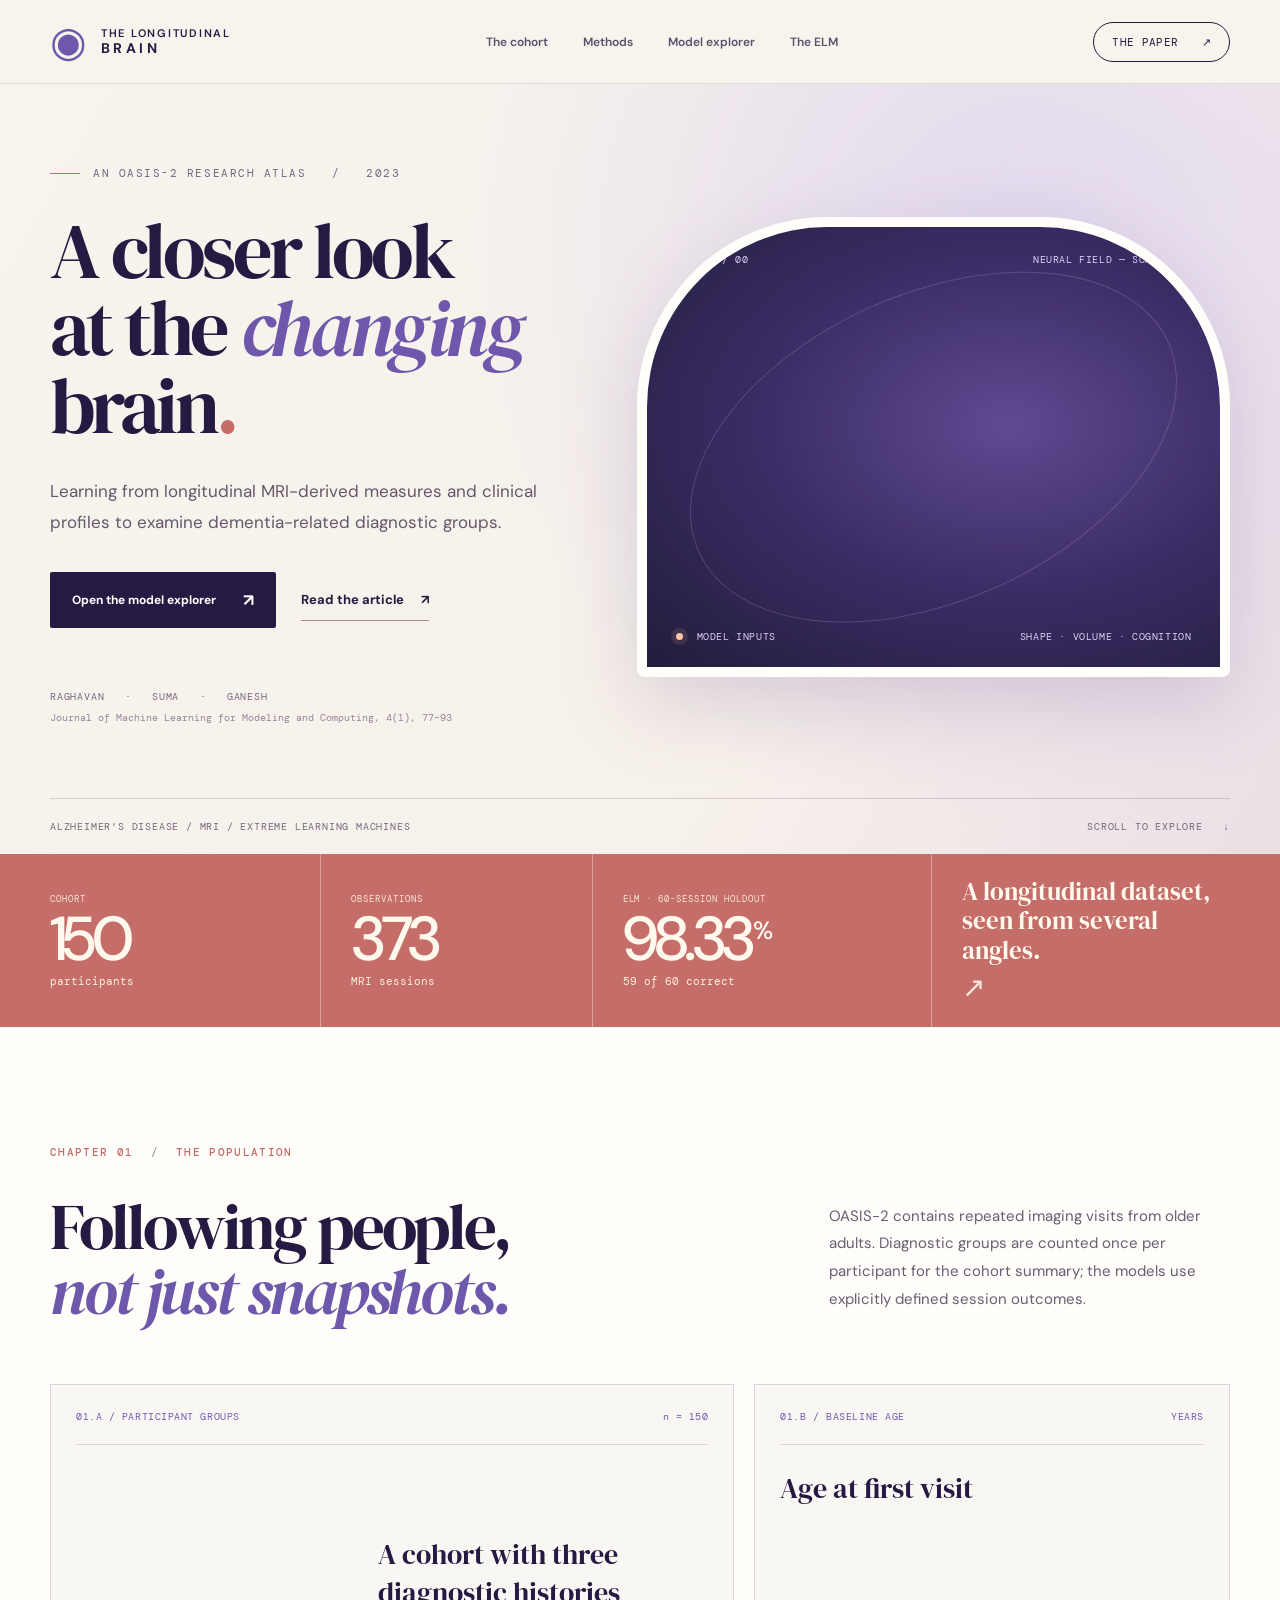
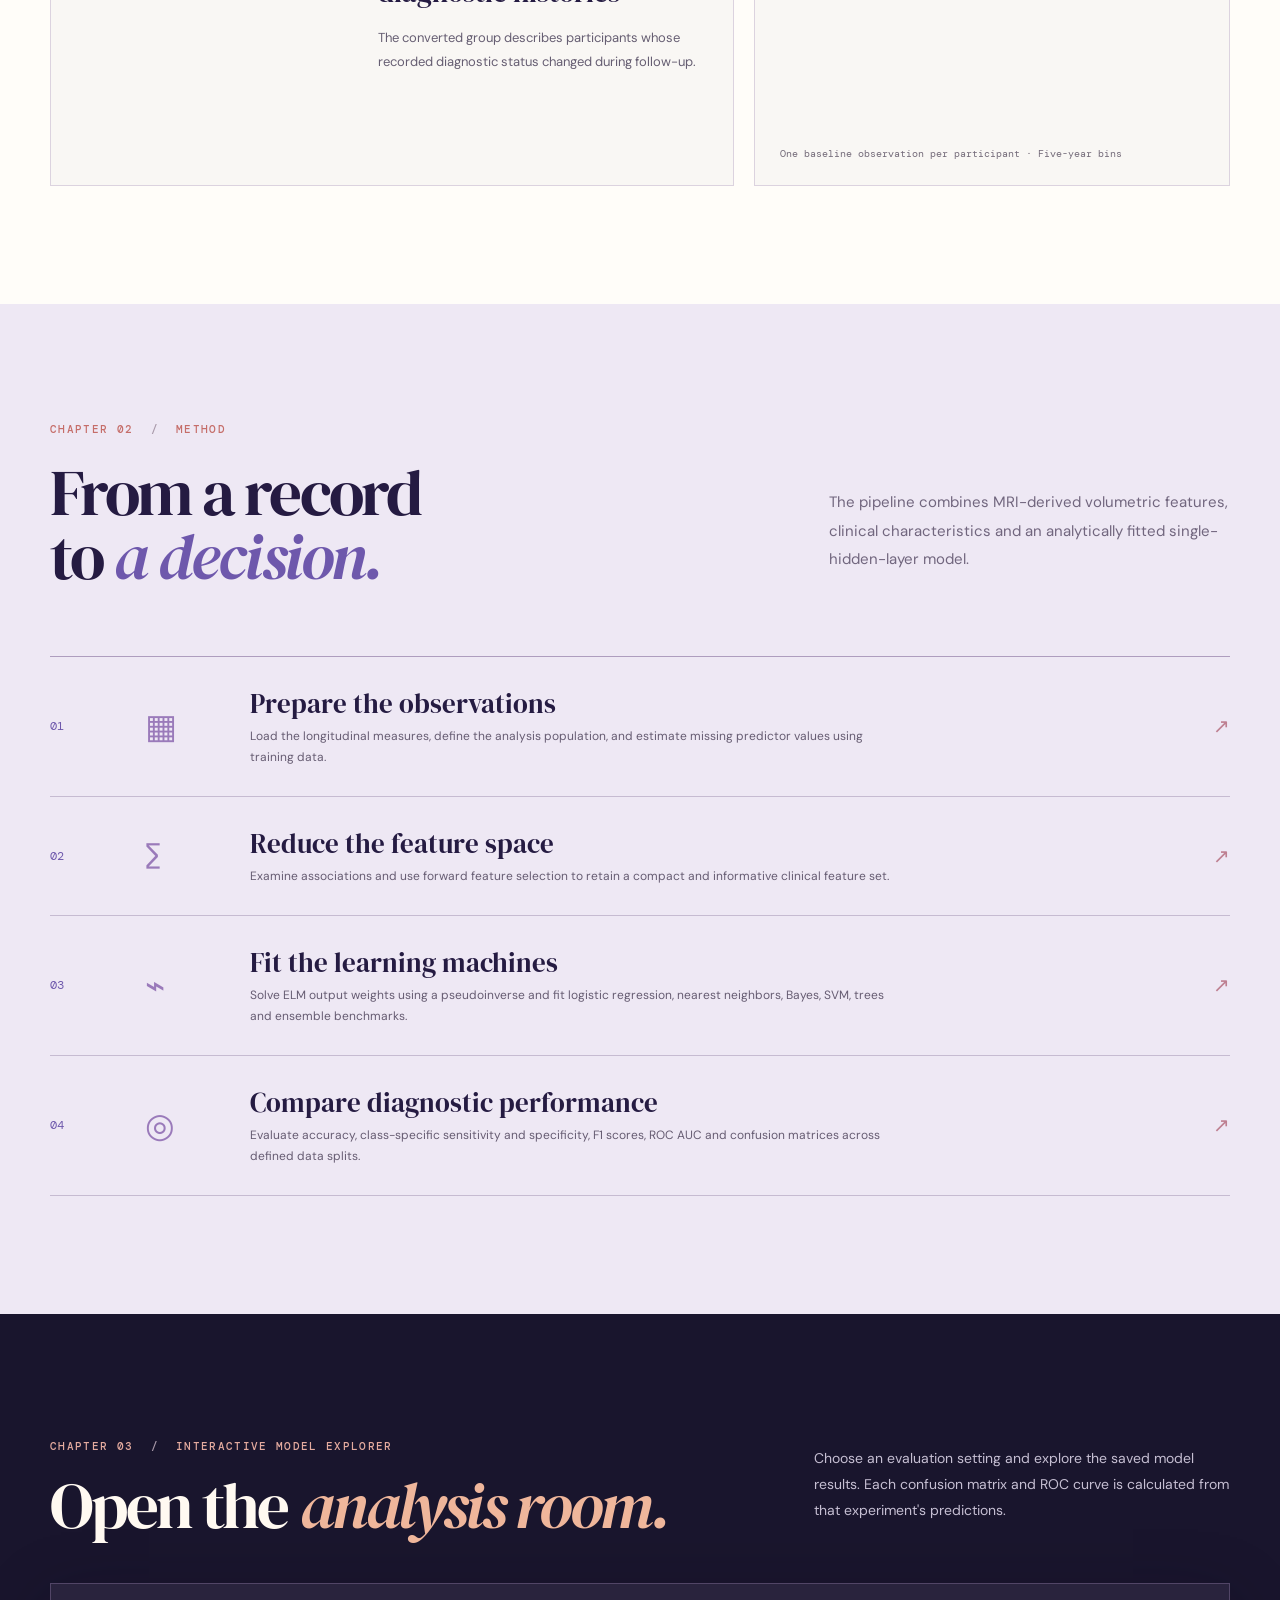
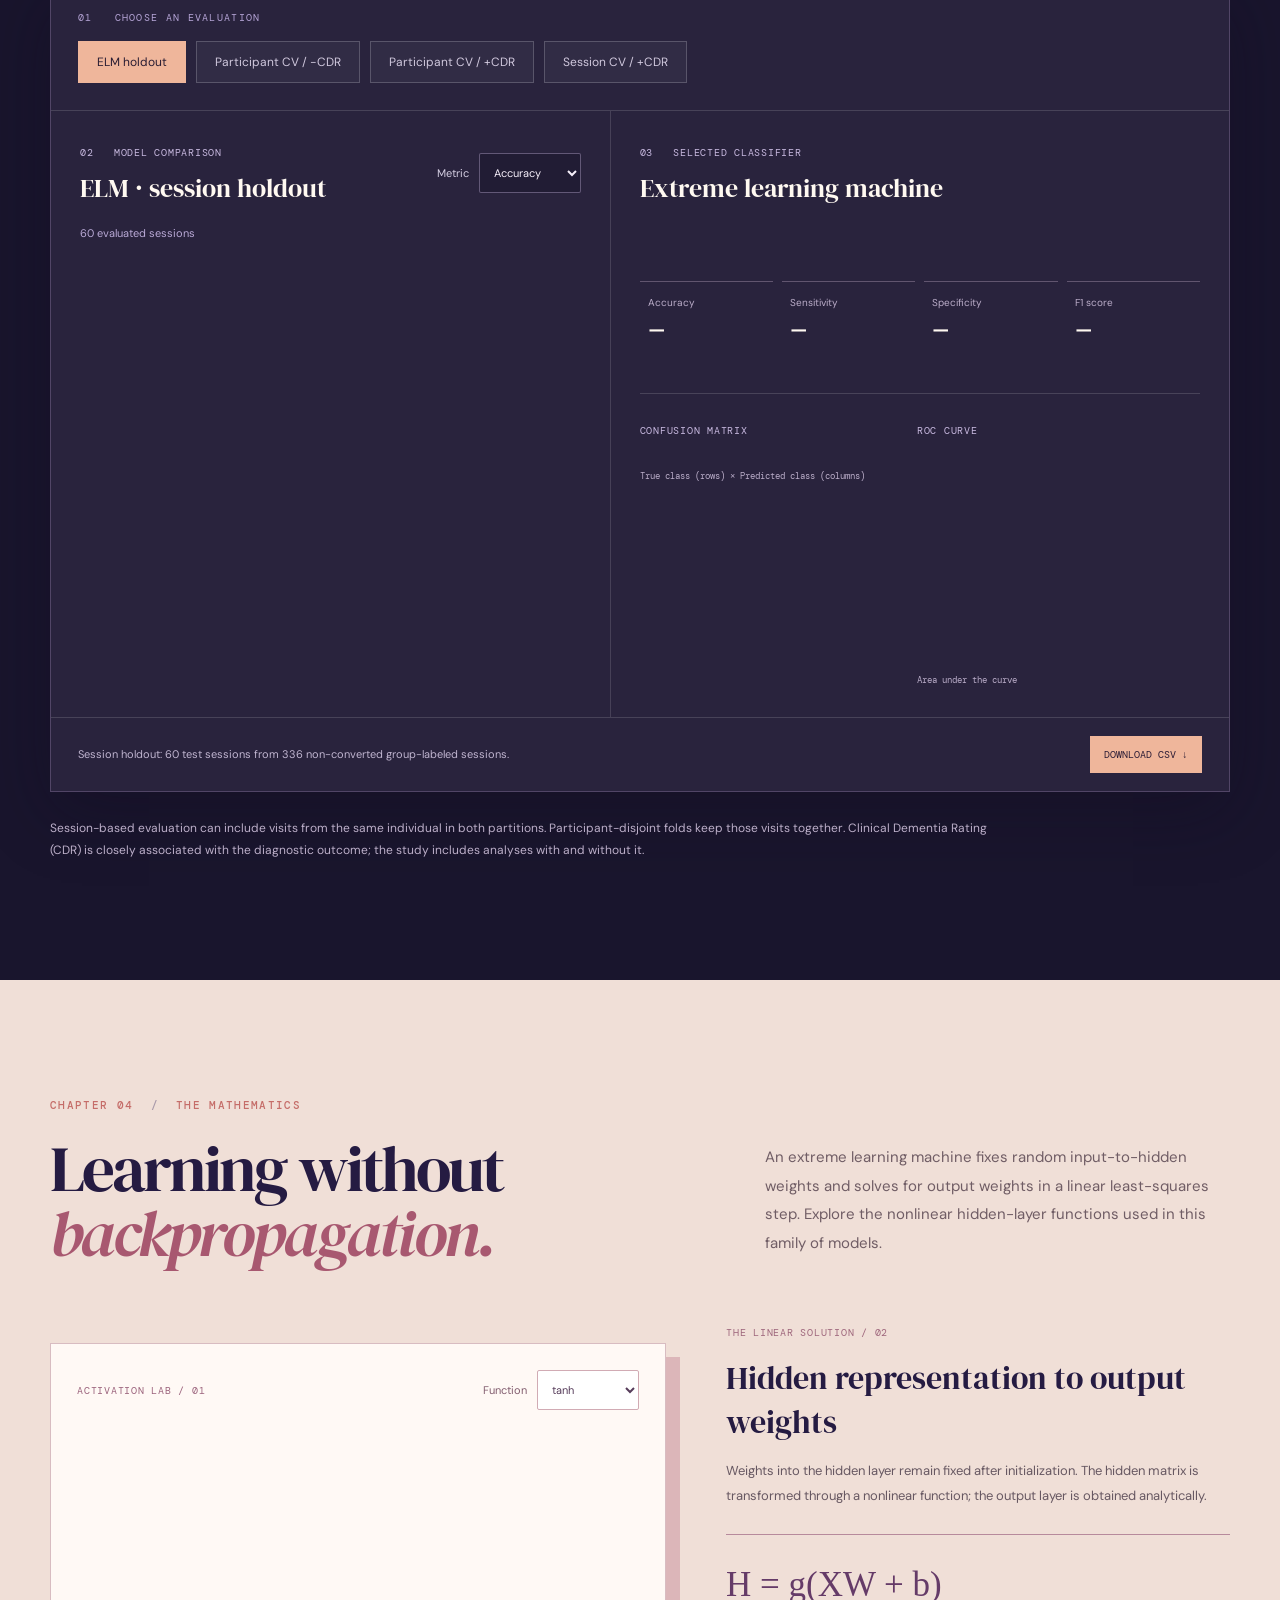
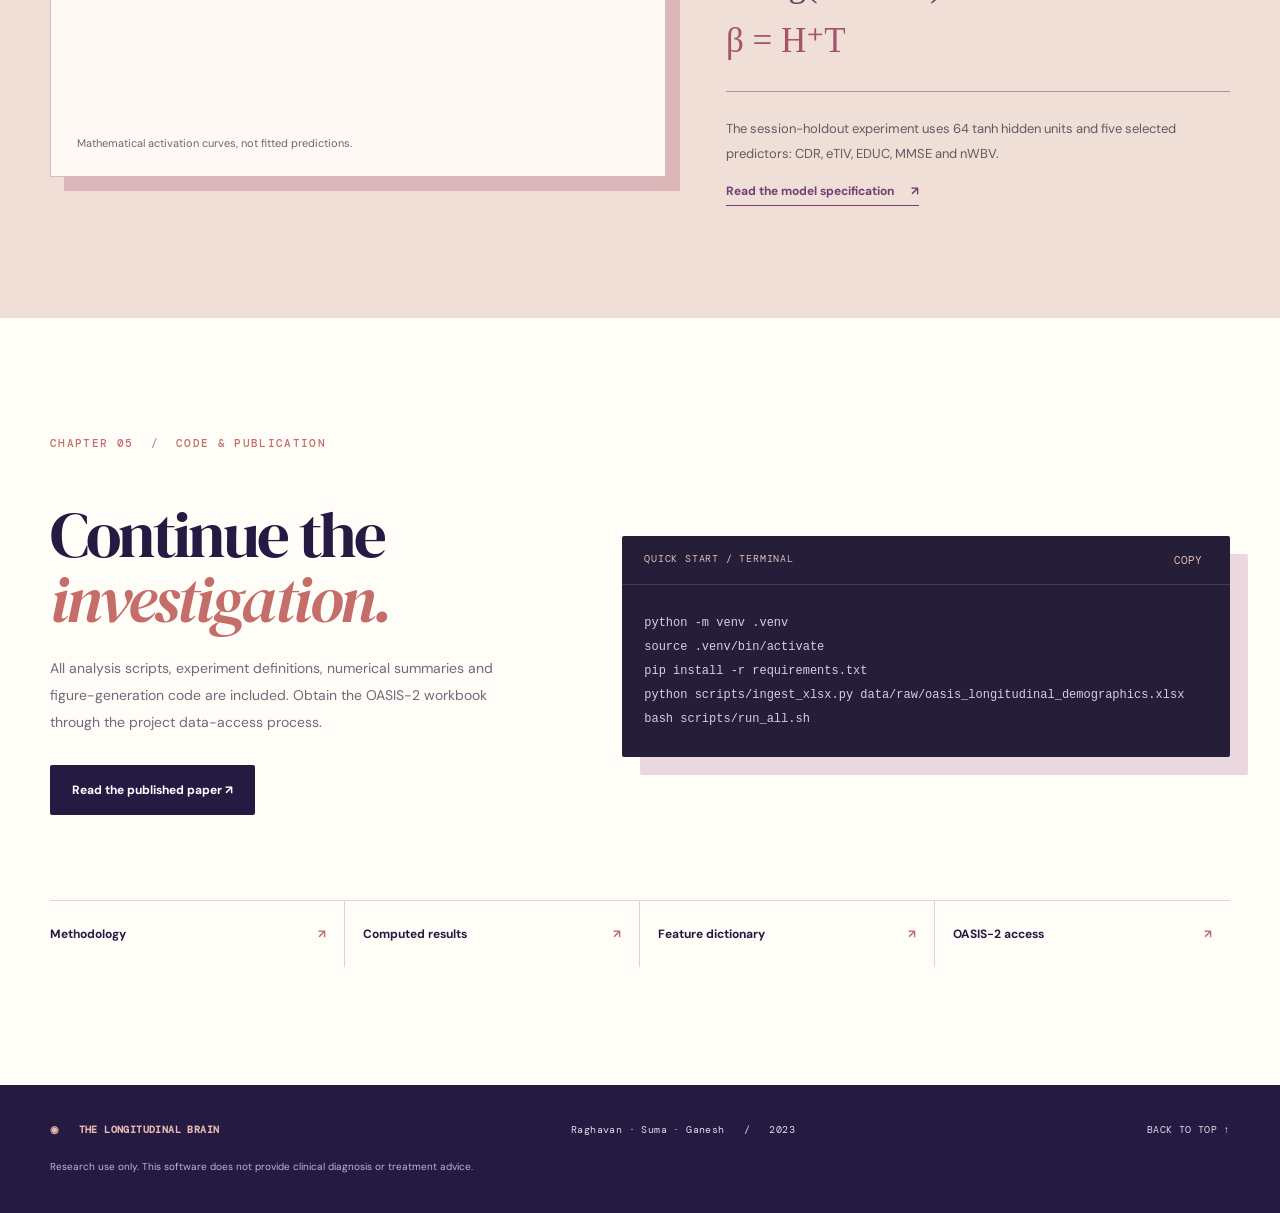
==== docs/site.template.html @ 0bf4ccfb "update production clean code" ====
<!doctype html>
<html lang="en">
<head>
 <meta charset="utf-8"><meta name="viewport" content="width=device-width, initial-scale=1">
 <meta name="theme-color" content="#f7f3ed">
 <meta name="description" content="Explore the OASIS-2 longitudinal MRI cohort, extreme learning machines, and dementia classification experiments with interactive figures.">
 <meta property="og:title" content="The Longitudinal Brain · OASIS-2 / ELM">
 <meta property="og:description" content="An interactive companion to the neuroimaging and extreme learning machine study.">
 <title>The Longitudinal Brain | OASIS-2 and Extreme Learning Machines</title>
 <link rel="icon" type="image/svg+xml" href="assets/favicon.svg">
 <meta property="og:image" content="assets/site-preview.webp">
 <link rel="stylesheet" href="assets/site.css">
</head>
<body>
 <div class="scroll-progress" id="scroll-progress" aria-hidden="true"></div>
 <header class="site-header" id="top"><div class="frame nav-inner">
  <a class="wordmark" href="#top" aria-label="The Longitudinal Brain home"><span class="logo-mark" aria-hidden="true">◉</span><span>THE LONGITUDINAL<br><b>BRAIN</b></span></a>
  <nav aria-label="Main navigation"><a href="#study">The cohort</a><a href="#pipeline">Methods</a><a href="#explore">Model explorer</a><a href="#elm">The ELM</a></nav>
  <a class="header-paper" href="https://doi.org/10.1615/JMachLearnModelComput.2023048413" target="_blank" rel="noopener noreferrer">THE PAPER <span aria-hidden="true">↗</span></a>
 </div></header>
 <main>
  <section class="hero" aria-labelledby="hero-title"><div class="frame hero-grid">
   <div class="hero-copy"><div class="eyebrow"><span class="eyebrow-rule"></span> AN OASIS-2 RESEARCH ATLAS &nbsp; / &nbsp; 2023</div>
    <h1 id="hero-title">A closer look<br>at the <em>changing</em><br>brain<span class="period">.</span></h1>
    <p>Learning from longitudinal MRI-derived measures and clinical profiles to examine dementia-related diagnostic groups.</p>
    <div class="hero-actions"><a class="button primary" href="#explore">Open the model explorer <span aria-hidden="true">↗</span></a><a class="quiet-link" href="https://doi.org/10.1615/JMachLearnModelComput.2023048413" target="_blank" rel="noopener noreferrer">Read the article <span aria-hidden="true">↗</span></a></div>
    <div class="hero-credit">RAGHAVAN &nbsp; · &nbsp; SUMA &nbsp; · &nbsp; GANESH<br><span>Journal of Machine Learning for Modeling and Computing, 4(1), 77–93</span></div>
   </div>
   <div class="hero-art"><div class="art-top"><span>FIGURE / 00</span><span>NEURAL FIELD — SCHEMATIC</span></div>
     <svg id="network-hero" viewBox="0 0 630 465" role="img" aria-label="Illustrated neural field connecting clinical and MRI-derived predictors to an extreme learning machine"></svg>
     <div class="art-bottom"><span><i class="signal-dot"></i> MODEL INPUTS</span><span>SHAPE · VOLUME · COGNITION</span></div>
    </div>
   </div><div class="frame hero-index"><span>ALZHEIMER'S DISEASE / MRI / EXTREME LEARNING MACHINES</span><span>SCROLL TO EXPLORE &nbsp; ↓</span></div>
  </section>
  <section class="ribbon" aria-label="Study in numbers"><div class="frame ribbon-grid"><div><span>COHORT</span><strong id="n-subjects">150</strong><small>participants</small></div><div><span>OBSERVATIONS</span><strong id="n-sessions">373</strong><small>MRI sessions</small></div><div><span>ELM · 60-SESSION HOLDOUT</span><strong>98.33<sup>%</sup></strong><small>59 of 60 correct</small></div><div class="ribbon-note">A longitudinal dataset,<br>seen from several angles. <span aria-hidden="true">↗</span></div></div></section>
  <section class="section study-section" id="study"><div class="frame">
   <div class="chapter-title"><div class="chapter-index">CHAPTER 01 <span>/</span> THE POPULATION</div><h2>Following people,<br><i>not just snapshots.</i></h2><p>OASIS-2 contains repeated imaging visits from older adults. Diagnostic groups are counted once per participant for the cohort summary; the models use explicitly defined session outcomes.</p></div>
   <div class="cohort-grid"><div class="cohort-panel">
     <div class="panel-heading"><span>01.A / PARTICIPANT GROUPS</span><span>n = 150</span></div>
     <div class="cohort-panel-body"><svg id="cohort-ring" viewBox="0 0 260 260" role="img" aria-label="Distribution of nondemented, demented and converted participants"></svg><div><h3>A cohort with three diagnostic histories</h3><p>The converted group describes participants whose recorded diagnostic status changed during follow-up.</p><div class="legend" id="cohort-legend"></div></div></div>
   </div><div class="age-panel"><div class="panel-heading"><span>01.B / BASELINE AGE</span><span>YEARS</span></div><h3>Age at first visit</h3><svg id="age-histogram" viewBox="0 0 410 215" role="img" aria-label="Age distribution in the OASIS-2 cohort"></svg><div class="chart-footnote">One baseline observation per participant · Five-year bins</div></div></div>
  </div></section>
  <section class="section process-section" id="pipeline"><div class="frame">
    <div class="process-heading"><div><div class="chapter-index light">CHAPTER 02 <span>/</span> METHOD</div><h2>From a record<br>to <i>a decision.</i></h2></div><p>The pipeline combines MRI-derived volumetric features, clinical characteristics and an analytically fitted single-hidden-layer model.</p></div>
    <div class="process-list"><article><span class="process-number">01</span><div class="process-glyph">▦</div><div><h3>Prepare the observations</h3><p>Load the longitudinal measures, define the analysis population, and estimate missing predictor values using training data.</p></div><span class="process-arrow">↗</span></article>
      <article><span class="process-number">02</span><div class="process-glyph">∑</div><div><h3>Reduce the feature space</h3><p>Examine associations and use forward feature selection to retain a compact and informative clinical feature set.</p></div><span class="process-arrow">↗</span></article>
      <article><span class="process-number">03</span><div class="process-glyph">⌁</div><div><h3>Fit the learning machines</h3><p>Solve ELM output weights using a pseudoinverse and fit logistic regression, nearest neighbors, Bayes, SVM, trees and ensemble benchmarks.</p></div><span class="process-arrow">↗</span></article>
      <article><span class="process-number">04</span><div class="process-glyph">◎</div><div><h3>Compare diagnostic performance</h3><p>Evaluate accuracy, class-specific sensitivity and specificity, F1 scores, ROC AUC and confusion matrices across defined data splits.</p></div><span class="process-arrow">↗</span></article></div>
  </div></section>
  <section class="section lab-section" id="explore"><div class="frame">
    <div class="lab-title"><div><div class="chapter-index lab-index">CHAPTER 03 <span>/</span> INTERACTIVE MODEL EXPLORER</div><h2>Open the <i>analysis room.</i></h2></div><p>Choose an evaluation setting and explore the saved model results. Each confusion matrix and ROC curve is calculated from that experiment's predictions.</p></div>
    <div class="dashboard"><div class="dashboard-toolbar"><div class="controls-caption">01 &nbsp; CHOOSE AN EVALUATION</div>
      <div class="protocol-choices" role="group" aria-label="Evaluation setting"><button type="button" data-protocol="session_holdout" class="selected" aria-pressed="true">ELM holdout</button><button type="button" data-protocol="group_subject_no_cdr" aria-pressed="false">Participant CV / −CDR</button><button type="button" data-protocol="group_subject_with_cdr" aria-pressed="false">Participant CV / +CDR</button><button type="button" data-protocol="group_session_with_cdr" aria-pressed="false">Session CV / +CDR</button></div>
    </div>
    <div class="dashboard-body"><section class="leaderboard"><div class="panel-top"><div><span class="mini-label">02 &nbsp; MODEL COMPARISON</span><h3 id="comparison-title">ELM · session holdout</h3></div><label class="select-label">Metric <select id="metric-select"><option value="accuracy">Accuracy</option><option value="sensitivity">Sensitivity</option><option value="specificity">Specificity</option><option value="f1">F1</option><option value="auc">ROC AUC</option></select></label></div><span class="small-tag" id="sample-context">60 evaluated sessions</span><div id="model-bars" class="bar-chart" role="group" aria-label="Interactive classifier scores"></div></section>
    <section class="model-details"><div class="selection-info"><span class="mini-label">03 &nbsp; SELECTED CLASSIFIER</span><h3 id="model-name">Extreme learning machine</h3><p id="model-description"></p><div class="detail-metrics"><div><span>Accuracy</span><strong id="detail-accuracy">—</strong></div><div><span>Sensitivity</span><strong id="detail-sensitivity">—</strong></div><div><span>Specificity</span><strong id="detail-specificity">—</strong></div><div><span>F1 score</span><strong id="detail-f1">—</strong></div></div></div>
      <div class="diagnostic-plots"><div class="matrix-panel"><span class="mini-label">CONFUSION MATRIX</span><div class="matrix" id="confusion-matrix"></div><div class="matrix-note">True class (rows) × Predicted class (columns)</div></div><div class="roc-panel"><span class="mini-label">ROC CURVE</span><svg id="roc-curve" viewBox="0 0 290 222" role="img" aria-label="ROC curve for selected classifier"></svg><span class="matrix-note" id="roc-caption">Area under the curve</span></div></div>
     </section></div>
    <div class="dashboard-bottom"><p id="protocol-note">Session holdout: 60 test sessions from 336 non-converted group-labeled sessions.</p><button type="button" id="download-metrics">DOWNLOAD CSV ↓</button></div></div>
    <p class="footnote-block">Session-based evaluation can include visits from the same individual in both partitions. Participant-disjoint folds keep those visits together. Clinical Dementia Rating (CDR) is closely associated with the diagnostic outcome; the study includes analyses with and without it.</p>
  </div></section>
  <section class="section elm-section" id="elm"><div class="frame"><div class="chapter-index">CHAPTER 04 <span>/</span> THE MATHEMATICS</div><div class="elm-heading"><h2>Learning without<br><i>backpropagation.</i></h2><p>An extreme learning machine fixes random input-to-hidden weights and solves for output weights in a linear least-squares step. Explore the nonlinear hidden-layer functions used in this family of models.</p></div>
    <div class="elm-grid"><div class="elm-panel"><div class="elm-panel-head"><span class="mini-label">ACTIVATION LAB / 01</span><label class="select-label">Function <select id="activation-select"><option value="tanh">tanh</option><option value="sigmoid">sigmoid</option><option value="relu">ReLU</option></select></label></div><svg id="activation-plot" viewBox="0 0 560 285" role="img" aria-label="Interactive graph of an ELM activation function"></svg><div class="elm-caption">Mathematical activation curves, not fitted predictions.</div></div>
      <div class="elm-text"><span class="mini-label">THE LINEAR SOLUTION / 02</span><h3>Hidden representation to output weights</h3><p>Weights into the hidden layer remain fixed after initialization. The hidden matrix is transformed through a nonlinear function; the output layer is obtained analytically.</p><div class="formula">H = g(XW + b)<br><span>β = H⁺T</span></div><p>The session-holdout experiment uses 64 tanh hidden units and five selected predictors: CDR, eTIV, EDUC, MMSE and nWBV.</p><a class="text-link" href="METHODS.md">Read the model specification <span>↗</span></a></div></div>
  </div></section>
  <section class="section resources-section" id="resources"><div class="frame"><div class="chapter-index">CHAPTER 05 <span>/</span> CODE &amp; PUBLICATION</div><div class="resource-header"><div><h2>Continue the<br><i>investigation.</i></h2><p>All analysis scripts, experiment definitions, numerical summaries and figure-generation code are included. Obtain the OASIS-2 workbook through the project data-access process.</p><a class="button primary" href="https://doi.org/10.1615/JMachLearnModelComput.2023048413" target="_blank" rel="noopener noreferrer">Read the published paper ↗</a></div><div class="code-box"><div class="code-head"><span>QUICK START / TERMINAL</span><button id="copy-code" type="button">COPY</button></div><pre id="install-code">python -m venv .venv
source .venv/bin/activate
pip install -r requirements.txt
python scripts/ingest_xlsx.py data/raw/oasis_longitudinal_demographics.xlsx
bash scripts/run_all.sh</pre></div></div><div class="resource-links"><a href="METHODS.md">Methodology <span>↗</span></a><a href="RESULTS.md">Computed results <span>↗</span></a><a href="DATA_DICTIONARY.md">Feature dictionary <span>↗</span></a><a href="https://sites.wustl.edu/oasisbrains/request-access/" target="_blank" rel="noopener noreferrer">OASIS-2 access <span>↗</span></a></div></div></section>
 </main>
 <footer><div class="frame footer-row"><span class="footer-mark">◉ &nbsp; THE LONGITUDINAL BRAIN</span><span>Raghavan · Suma · Ganesh &nbsp; / &nbsp; 2023</span><a href="#top">BACK TO TOP ↑</a></div><div class="frame disclaimer">Research use only. This software does not provide clinical diagnosis or treatment advice.</div></footer>
 <script type="application/json" id="project-data">__PROJECT_DATA__</script>
 <script defer src="assets/site.js"></script>
</body></html>
---- docs/assets/site.css ----
@import url('https://fonts.googleapis.com/css2?family=DM+Mono:wght@400;500&family=DM+Sans:wght@400;500;600;700&family=DM+Serif+Display:ital@0;1&display=swap');
:root{
 --ink:#251b42;--deep:#19152d;--deep2:#28213e;--violet:#6e58ac;--lavender:#aa96da;
 --lilac:#e9e1f6;--mist:#f7f3ed;--paper:#fffdf9;--rose:#c56d69;--peach:#efb69b;
 --line:#dcd3df;--secondary:#665e72;--dim:#b4afcc;--white:#fffefa;
}
*,*:before,*:after{box-sizing:border-box}
html{scroll-behavior:smooth}
body{margin:0;background:var(--mist);color:var(--ink);font-family:'DM Sans',Arial,sans-serif;-webkit-font-smoothing:antialiased}
button,select{font:inherit}button{cursor:pointer}a{text-decoration:none;color:inherit}
button:focus-visible,a:focus-visible,select:focus-visible{outline:3px solid var(--rose);outline-offset:4px}
.frame{width:min(1320px,calc(100% - 100px));margin-inline:auto}
.scroll-progress{position:fixed;top:0;left:0;width:100%;height:3px;background:var(--rose);transform:scaleX(0);transform-origin:left;z-index:100}
.site-header{background:var(--mist);border-bottom:1px solid #42305420;position:sticky;top:0;z-index:50;backdrop-filter:blur(12px)}
.nav-inner{min-height:83px;display:flex;align-items:center;justify-content:space-between;gap:30px}
.wordmark{display:flex;align-items:center;gap:12px;font-size:11px;letter-spacing:.16em;line-height:1.28;font-weight:600;white-space:nowrap}
.wordmark b{font-size:14px;letter-spacing:.25em}.logo-mark{font-size:42px;line-height:1;color:var(--violet);font-weight:400}
.site-header nav{display:flex;align-items:center;gap:35px}.site-header nav a{font-size:12px;font-weight:600;color:#5b506b;transition:color .2s}.site-header nav a:hover{color:var(--rose)}
.header-paper{border:1px solid var(--ink);border-radius:30px;padding:12px 18px;white-space:nowrap;font-family:'DM Mono',monospace;font-size:11px;letter-spacing:.03em;transition:background .2s,color .2s}
.header-paper:hover{background:var(--ink);color:white}.header-paper span{margin-left:16px}
.hero{overflow:hidden;background:radial-gradient(ellipse 47% 80% at 80% 22%,#e2d8ee 0%,transparent 94%),linear-gradient(120deg,#f7f3ed 0%,#f7f1eb 64%,#ebdfe6 100%)}
.hero-grid{display:grid;grid-template-columns:minmax(0,.95fr) minmax(0,1.05fr);gap:4vw;min-height:680px;align-items:center;padding-block:82px 70px}
.eyebrow,.chapter-index,.panel-heading,.mini-label,.controls-caption,.art-top,.art-bottom,.hero-credit,.hero-index,.ribbon span,.ribbon small,.process-number,.process-arrow,.chart-footnote,.code-head,.footer-row,.matrix-note{font-family:'DM Mono',ui-monospace,monospace}
.eyebrow{font-size:11px;letter-spacing:.14em;color:#736682;display:flex;gap:13px;align-items:center}.eyebrow-rule{height:1px;width:30px;background:var(--rose)}
.hero h1,.section h2{font-family:'DM Serif Display',Georgia,serif;font-weight:400;letter-spacing:-.045em;line-height:.99}
.hero h1{font-size:clamp(66px,6.1vw,99px);margin:32px 0}.hero h1 em,.section h2 i{font-weight:400;color:var(--violet)}.hero .period{color:var(--rose)}
.hero-copy>p{font-size:17px;line-height:1.85;color:#63586c;max-width:500px}
.hero-actions{display:flex;gap:25px;align-items:center;flex-wrap:wrap;margin:33px 0 58px}.button{border:0;display:inline-flex;justify-content:space-between;align-items:center;gap:27px;padding:17px 22px;font-weight:700;font-size:12px;transition:transform .2s}.button:hover{transform:translateY(-3px)}.button.primary{background:var(--ink);color:white;border-radius:2px}.button span{font-size:17px}.quiet-link{font-size:13px;font-weight:700;border-bottom:1px solid #aa8996;padding:12px 0}.quiet-link span{margin-left:14px}
.hero-credit{line-height:2.1;color:#76667b;font-size:10px;letter-spacing:.08em}.hero-credit span{color:#938599;letter-spacing:0}
.hero-art{position:relative;isolation:isolate;border-radius:190px 190px 8px 8px;background:radial-gradient(ellipse at 63% 45%,#5f4b92 0,#3b2c65 49%,#211d3a 100%);border:10px solid #fffefa;box-shadow:0 28px 80px #6d5c8c38;overflow:hidden}
.hero-art:after{position:absolute;content:'';z-index:-1;inset:15% 5%;border:1px solid #d7b6db38;border-radius:50%;transform:rotate(-24deg)}
.art-top,.art-bottom{position:absolute;left:5%;right:5%;display:flex;justify-content:space-between;align-items:center;gap:10px;z-index:2;font-size:10px;letter-spacing:.06em;color:#dfd1f8}.art-top{top:26px}.art-bottom{bottom:24px}.signal-dot{display:inline-block;width:7px;height:7px;border-radius:50%;background:#ffc6a7;margin-right:7px;box-shadow:0 0 0 5px #ffc6a71c}
#network-hero{width:100%;display:block;min-height:440px}
.hero-index{border-top:1px solid #9e8d9a65;padding:21px 0;display:flex;justify-content:space-between;gap:20px;letter-spacing:.08em;color:#73677c;font-size:10px}
.ribbon{background:var(--rose);color:#fff9ed}.ribbon-grid{display:grid;grid-template-columns:1fr 1fr 1.25fr 1.1fr}.ribbon-grid>div{min-height:155px;display:flex;flex-direction:column;justify-content:center;padding:23px 30px;border-right:1px solid #ffffff59}.ribbon-grid>div:first-child{padding-left:0}.ribbon-grid>div:last-child{padding-right:0;border:0}
.ribbon span{font-size:9px;letter-spacing:.11em;opacity:.87}.ribbon strong{font-size:62px;line-height:1.1;letter-spacing:-.075em;font-weight:500}.ribbon strong sup{font-size:25px;margin-left:3px}.ribbon small{font-size:11px;color:#fff0df}
.ribbon-note{font-family:'DM Serif Display',Georgia,serif;font-size:25px;line-height:1.18}.ribbon-note span{font-size:28px;padding-top:6px}
.section{padding:118px 0}.chapter-index{font-size:11px;letter-spacing:.12em;color:var(--rose);font-weight:500}.chapter-index span{color:#a99aaa;margin:0 9px}.section h2{font-size:clamp(48px,5.1vw,76px);margin:24px 0}.section h2 i{font-style:italic}
.chapter-title{display:grid;grid-template-columns:1.3fr .7fr;gap:35px;align-items:end;margin-bottom:60px}.chapter-title .chapter-index{grid-column:1/-1}.chapter-title h2{margin:0}.chapter-title p{font-size:15px;color:var(--secondary);line-height:1.85;margin:0 0 10px}
.study-section{background:var(--paper)}.cohort-grid{display:grid;grid-template-columns:1.18fr .82fr;gap:20px}
.cohort-panel,.age-panel{background:#f9f7f4;border:1px solid var(--line);padding:25px;min-width:0}
.panel-heading{display:flex;justify-content:space-between;gap:10px;border-bottom:1px solid var(--line);padding-bottom:21px;color:var(--violet);font-size:10px;letter-spacing:.055em}
.cohort-panel-body{display:grid;grid-template-columns:.92fr 1.08fr;align-items:center;gap:20px;padding-top:33px}.cohort-panel h3,.age-panel h3{font-family:'DM Serif Display',Georgia,serif;font-weight:400;font-size:28px;margin:0 0 15px}.cohort-panel p{font-size:13px;color:var(--secondary);line-height:1.85}.legend{display:flex;flex-direction:column;gap:12px;margin-top:28px}.legend span{font-size:11px;display:flex;align-items:center;gap:11px}.legend i{width:12px;height:12px;border-radius:50%;display:inline-block}
#cohort-ring{width:100%;display:block}.age-panel h3{margin:24px 0 13px}#age-histogram{width:100%;height:auto;display:block}.chart-footnote{color:#746b79;font-size:10px;margin-top:5px}
.process-section{background:#eee8f4}.process-heading{display:grid;grid-template-columns:1fr .55fr;gap:50px;align-items:end}.process-heading h2{margin-bottom:0}.process-heading p{line-height:1.9;font-size:15px;color:#71667e}
.process-list{border-top:1px solid #ae9dbe;margin-top:67px}.process-list article{display:grid;grid-template-columns:75px 85px 1fr 38px;gap:20px;padding:28px 0;border-bottom:1px solid #c6bbd1;align-items:center}.process-number{font-size:12px;color:var(--violet)}.process-glyph{font-size:34px;color:#9a7aba}.process-list h3{font-family:'DM Serif Display',Georgia,serif;font-size:27px;font-weight:400;margin:0 0 4px}.process-list p{font-size:12px;max-width:650px;line-height:1.75;color:#665c72;margin:0}.process-arrow{color:#be8091;font-size:20px;justify-self:end}
.lab-section{background:var(--deep);color:#fff9f1}.lab-title{display:grid;grid-template-columns:1.1fr .65fr;gap:60px;align-items:end;margin-bottom:45px}.lab-index{color:#e4ab9f}.lab-title h2{margin:20px 0 0}.lab-title h2 i{color:var(--peach)}.lab-title p{font-size:14px;line-height:1.85;color:#c6bfd3;max-width:425px}
.dashboard{border:1px solid #80709773;background:#29233d;box-shadow:0 20px 65px #100b1c50}
.dashboard-toolbar{display:flex;flex-direction:column;gap:17px;padding:27px;border-bottom:1px solid #ffffff24}.controls-caption{color:#b5a4d6;letter-spacing:.13em;font-size:10px}
.protocol-choices{display:flex;flex-wrap:wrap;gap:10px}.protocol-choices button{padding:12px 18px;background:#ffffff0a;border:1px solid #ffffff32;color:#d0c8dd;font-size:12px;transition:all .2s}.protocol-choices button:hover,.protocol-choices button.selected{background:var(--peach);border-color:var(--peach);color:#291c32}
.dashboard-body{display:grid;grid-template-columns:.95fr 1.05fr;min-width:0}.leaderboard{padding:29px;border-right:1px solid #ffffff22;min-width:0}.model-details{padding:29px;min-width:0}.panel-top{display:flex;justify-content:space-between;align-items:center;gap:18px}.mini-label{font-size:10px;letter-spacing:.075em;color:#c8b9e0}.panel-top h3,.selection-info h3{font-family:'DM Serif Display',Georgia,serif;font-size:26px;font-weight:400;margin:9px 0 0}.select-label{display:flex;align-items:center;gap:10px;color:#d5cfe3;font-size:11px;white-space:nowrap}.select-label select{background:#211c34;border:1px solid #9889af8c;color:#f6effa;padding:11px 10px;border-radius:2px;min-width:102px}
.small-tag{display:inline-block;font-size:11px;color:#b9a9d6;margin:20px 0}.bar-chart{display:grid;gap:7px}.metric-bar{border:1px solid transparent;display:grid;grid-template-columns:135px 1fr 55px;align-items:center;gap:9px;padding:9px 8px;background:transparent;text-align:left;color:#eee7f2;border-radius:0;min-width:0;transition:background .2s}.metric-bar:hover,.metric-bar.active{background:#ffffff11;border-color:#ad8cbb50}.metric-bar .name{font-size:11px;white-space:nowrap;overflow:hidden;text-overflow:ellipsis}.metric-bar .track{height:7px;background:#0e0d1e;overflow:hidden;border-radius:10px}.metric-bar .fill{height:100%;background:linear-gradient(90deg,#755cad,#dbc5ec);transition:width .3s}.metric-bar.active .fill{background:linear-gradient(90deg,#c56d69,#f4be9d)}.metric-bar .value{font-family:'DM Mono',monospace;font-size:11px;text-align:right;font-variant-numeric:tabular-nums}
.selection-info p{color:#c0b6cb;font-size:12px;line-height:1.8;min-height:40px}.detail-metrics{display:grid;grid-template-columns:repeat(4,1fr);gap:9px;margin-top:23px}.detail-metrics>div{display:flex;flex-direction:column;gap:8px;padding:14px 8px 12px;border-top:1px solid #c8adcb5b;min-width:0}.detail-metrics span{font-size:10px;color:#bcaeca}.detail-metrics strong{font-size:19px;letter-spacing:-.05em;font-variant-numeric:tabular-nums}
.diagnostic-plots{display:grid;grid-template-columns:1fr 1.1fr;gap:20px;margin-top:39px;border-top:1px solid #ffffff25;padding-top:24px}.matrix{display:grid;grid-template-columns:repeat(2,1fr);gap:4px;margin:18px 0 12px}.matrix div{padding:18px 8px;background:#6e5989;color:#fff7f3;text-align:center;font-size:25px;font-weight:700}.matrix div.off{background:#5d404f;color:#ffd8c8}.matrix-note{font-size:9px;color:#baadc9;line-height:1.6}.roc-panel svg{width:100%;display:block;max-height:210px;margin:8px 0 10px}
.dashboard-bottom{display:flex;justify-content:space-between;align-items:center;gap:30px;padding:18px 27px;border-top:1px solid #ffffff24}.dashboard-bottom p{font-size:11px;line-height:1.65;color:#c0b5d0;margin:0}.dashboard-bottom button{white-space:nowrap;background:var(--peach);color:#2d1d36;border:0;padding:12px 14px;font-family:'DM Mono',monospace;font-size:10px}.footnote-block{font-size:12px;color:#bcafc9;line-height:1.9;max-width:940px;margin:25px 0 0}
.elm-section{background:#f0dfd7}.elm-heading{display:grid;grid-template-columns:1fr .7fr;align-items:end;gap:50px;margin-bottom:55px}.elm-heading h2{margin-bottom:0}.elm-heading h2 i{color:#a85870}.elm-heading p{font-size:15px;line-height:1.9;color:#705d65;margin-bottom:8px}.elm-grid{display:grid;grid-template-columns:1.1fr .9fr;gap:60px;align-items:center}
.elm-panel{background:#fff9f5;padding:26px;border:1px solid #d8bcc1;box-shadow:14px 14px 0 #b9748760}.elm-panel-head{display:flex;justify-content:space-between;align-items:center;gap:10px}.elm-panel .mini-label{color:#9b637c}.elm-panel .select-label{color:#815c6e}.elm-panel select{background:white;color:#563c5a;border-color:#d1abb4}#activation-plot{width:100%;display:block;margin:20px 0}.elm-caption{font-size:11px;color:#75626b}.elm-text .mini-label{color:#9e667c}.elm-text h3{font-family:'DM Serif Display',Georgia,serif;font-weight:400;font-size:32px;margin:15px 0}.elm-text p{color:#675862;font-size:13px;line-height:1.9}.formula{border-block:1px solid #b78a9c;padding:22px 0;font-family:Georgia,serif;font-size:35px;line-height:1.6;color:#653b68;margin:25px 0}.formula span{color:#a6546c}.text-link{font-size:12px;border-bottom:1px solid currentColor;font-weight:700;padding-bottom:6px;color:#733f73}.text-link span{margin-left:14px}
.resources-section{background:#fffdf8}.resources-section h2 i{color:var(--rose)}.resource-header{display:grid;grid-template-columns:.9fr 1.1fr;align-items:center;gap:75px;margin-top:28px}.resource-header p{font-size:14px;line-height:1.9;color:#756779;max-width:460px;margin:22px 0 30px}.code-box{background:#241e38;color:#e9dced;box-shadow:18px 18px 0 #ebd8de;border-radius:2px;overflow:hidden}.code-head{padding:16px 22px;border-bottom:1px solid #ffffff24;display:flex;justify-content:space-between;color:#e2bdb9;font-size:10px;letter-spacing:.08em}.code-head button{background:transparent;border:0;color:#e6b7b2;font-family:'DM Mono',monospace;font-size:11px}.code-box pre{font-size:12px;line-height:2;white-space:pre;overflow:auto;padding:26px 22px;color:#d8cce9;margin:0}.resource-links{display:grid;grid-template-columns:repeat(4,1fr);border-top:1px solid var(--line);margin-top:85px}.resource-links a{padding:25px 18px 25px 0;display:flex;justify-content:space-between;font-size:12px;font-weight:700;border-right:1px solid var(--line)}.resource-links a+a{padding-left:18px}.resource-links a:last-child{border-right:0}.resource-links span{color:var(--rose)}
footer{background:var(--ink);color:#e3d9e8;padding:38px 0}.footer-row{display:flex;justify-content:space-between;align-items:center;gap:16px;font-size:10px;letter-spacing:.04em}.footer-mark{font-weight:700;color:#e7b9b1}.disclaimer{font-size:10px;color:#c3b4cf;margin-top:23px;line-height:1.6}
@media(max-width:1100px){.frame{width:min(100% - 60px,1320px)}.hero-grid{gap:22px}.hero h1{font-size:clamp(62px,6vw,84px)}.detail-metrics{grid-template-columns:repeat(2,1fr)}.metric-bar{grid-template-columns:110px 1fr 55px}.elm-grid{gap:30px}.cohort-panel-body{grid-template-columns:1fr}.cohort-panel #cohort-ring{max-width:250px;margin:auto}}
@media(max-width:820px){.frame{width:calc(100% - 36px)}.site-header nav{display:none}.nav-inner{min-height:72px}.hero-grid{grid-template-columns:1fr;padding:75px 0 44px;min-height:auto}.hero h1{font-size:clamp(58px,9vw,90px)}.hero-art{max-width:560px;width:100%;justify-self:center}.hero-index{font-size:9px}.ribbon-grid{grid-template-columns:repeat(2,1fr)}.ribbon-grid>div{min-height:140px;padding:20px!important;border-bottom:1px solid #ffffff48}.ribbon-grid>div:nth-child(2){border-right:0}.ribbon-note{font-size:20px}.section{padding:80px 0}.chapter-title,.cohort-grid,.process-heading,.lab-title,.dashboard-body,.elm-heading,.elm-grid,.resource-header{grid-template-columns:1fr}.chapter-title{gap:24px}.chapter-title .chapter-index{grid-column:1}.chapter-title h2{margin:0}.process-list{margin-top:35px}.leaderboard{border-right:0;border-bottom:1px solid #ffffff24}.cohort-panel-body{grid-template-columns:1fr 1fr}.resource-links{grid-template-columns:1fr 1fr}.resource-links a:nth-child(2){border-right:0}.resource-links a:nth-child(n+3){border-top:1px solid var(--line)}.resource-header{gap:38px}}
@media(max-width:560px){.header-paper{padding:10px 13px;font-size:10px}.hero h1{font-size:57px}.hero-art{border-width:5px}.art-top,.art-bottom{font-size:8px}.hero-index{flex-direction:column;gap:8px}.ribbon-grid{grid-template-columns:1fr 1fr}.ribbon strong{font-size:45px}.ribbon-grid>div{padding:18px 10px!important;min-height:125px}.ribbon-note{font-size:16px}.section h2{font-size:50px}.chapter-title h2{font-size:47px}.cohort-panel-body{grid-template-columns:1fr}.process-list article{grid-template-columns:35px 40px 1fr;gap:10px}.process-arrow{display:none}.process-list h3{font-size:23px}.process-list p{font-size:11px}.dashboard-toolbar,.leaderboard,.model-details{padding:17px}.panel-top{flex-direction:column;align-items:flex-start}.protocol-choices{gap:7px}.protocol-choices button{font-size:11px;padding:9px 12px}.metric-bar{grid-template-columns:88px 1fr 47px;gap:6px}.metric-bar .name{font-size:10px}.diagnostic-plots{grid-template-columns:1fr}.roc-panel svg{max-width:315px}.dashboard-bottom{padding:17px;flex-direction:column;align-items:flex-start}.detail-metrics strong{font-size:21px}.resource-links{grid-template-columns:1fr}.resource-links a{border:0!important;border-top:1px solid var(--line)!important;padding-left:0!important}.code-box pre{font-size:10px}.footer-row{flex-direction:column;align-items:flex-start}.elm-panel{padding:16px}}
@media(prefers-reduced-motion:reduce){html{scroll-behavior:auto}*,*:before,*:after{transition:none!important;animation:none!important}}
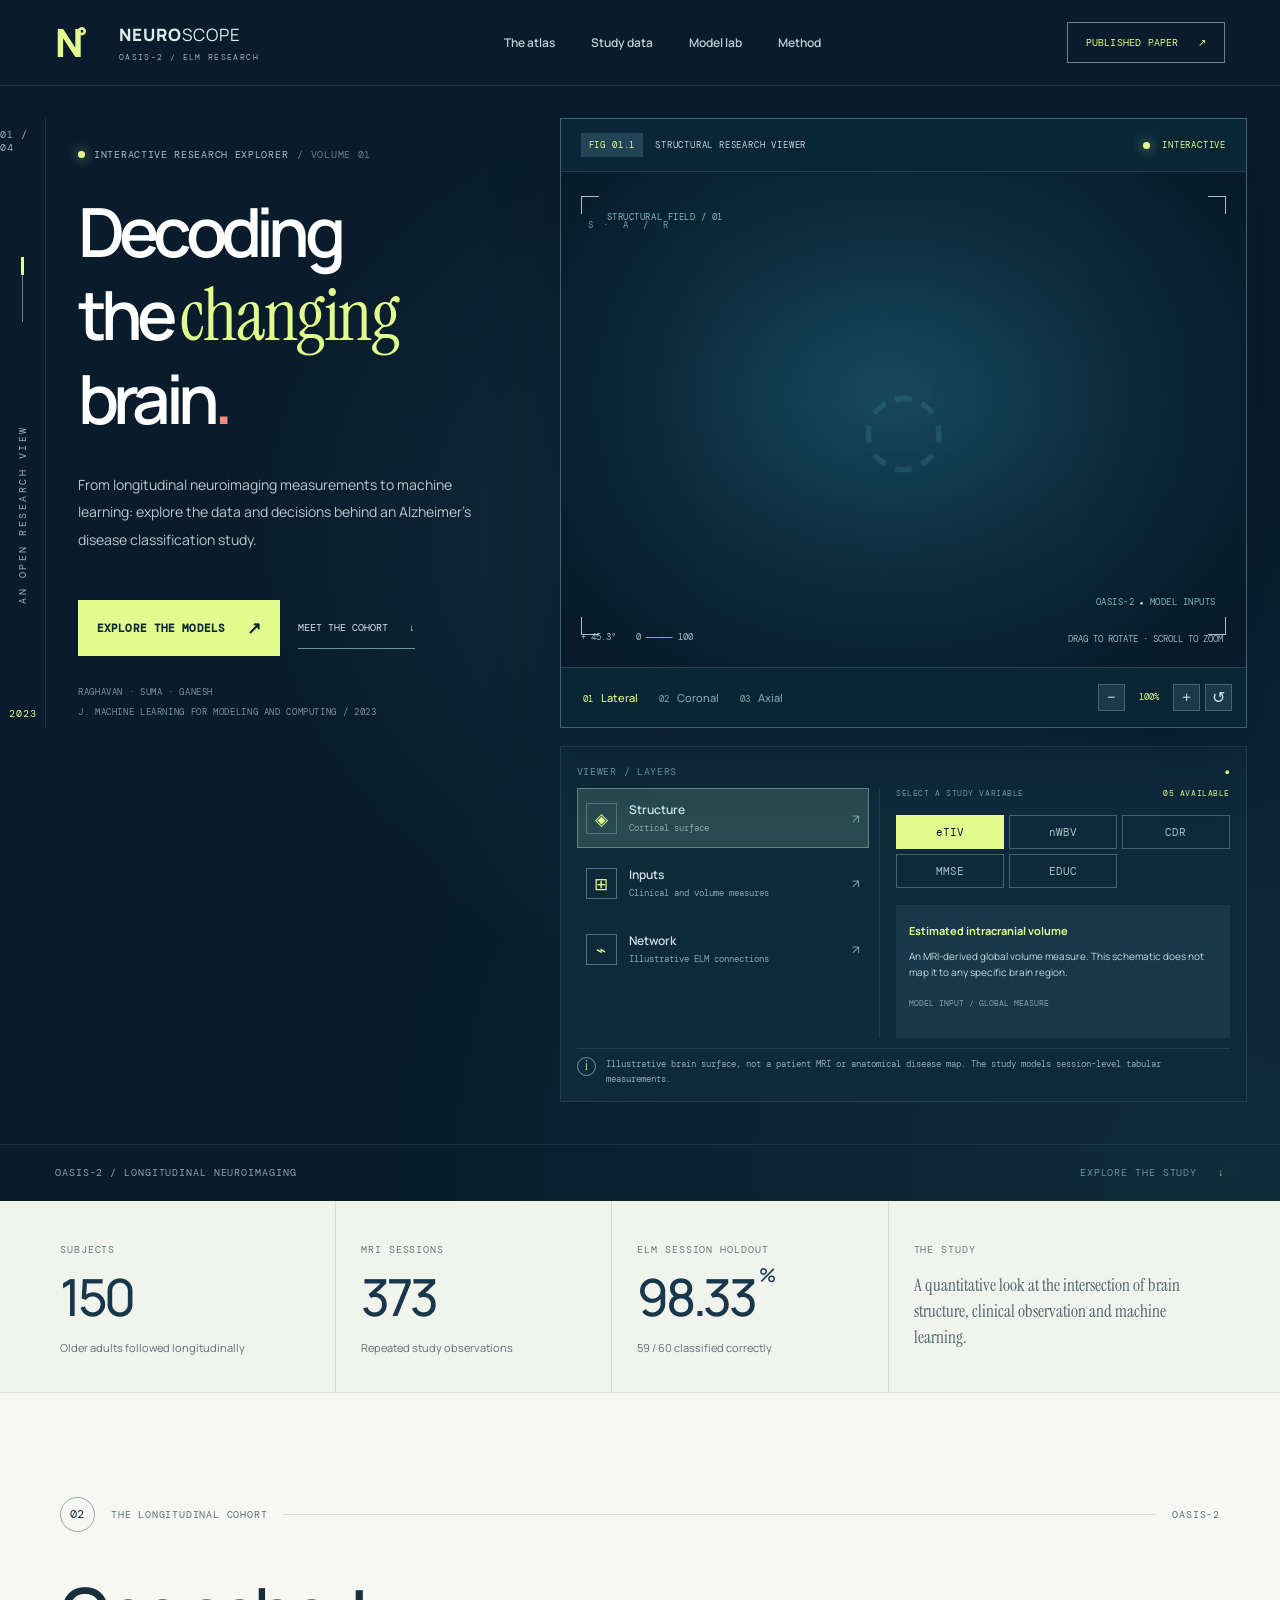
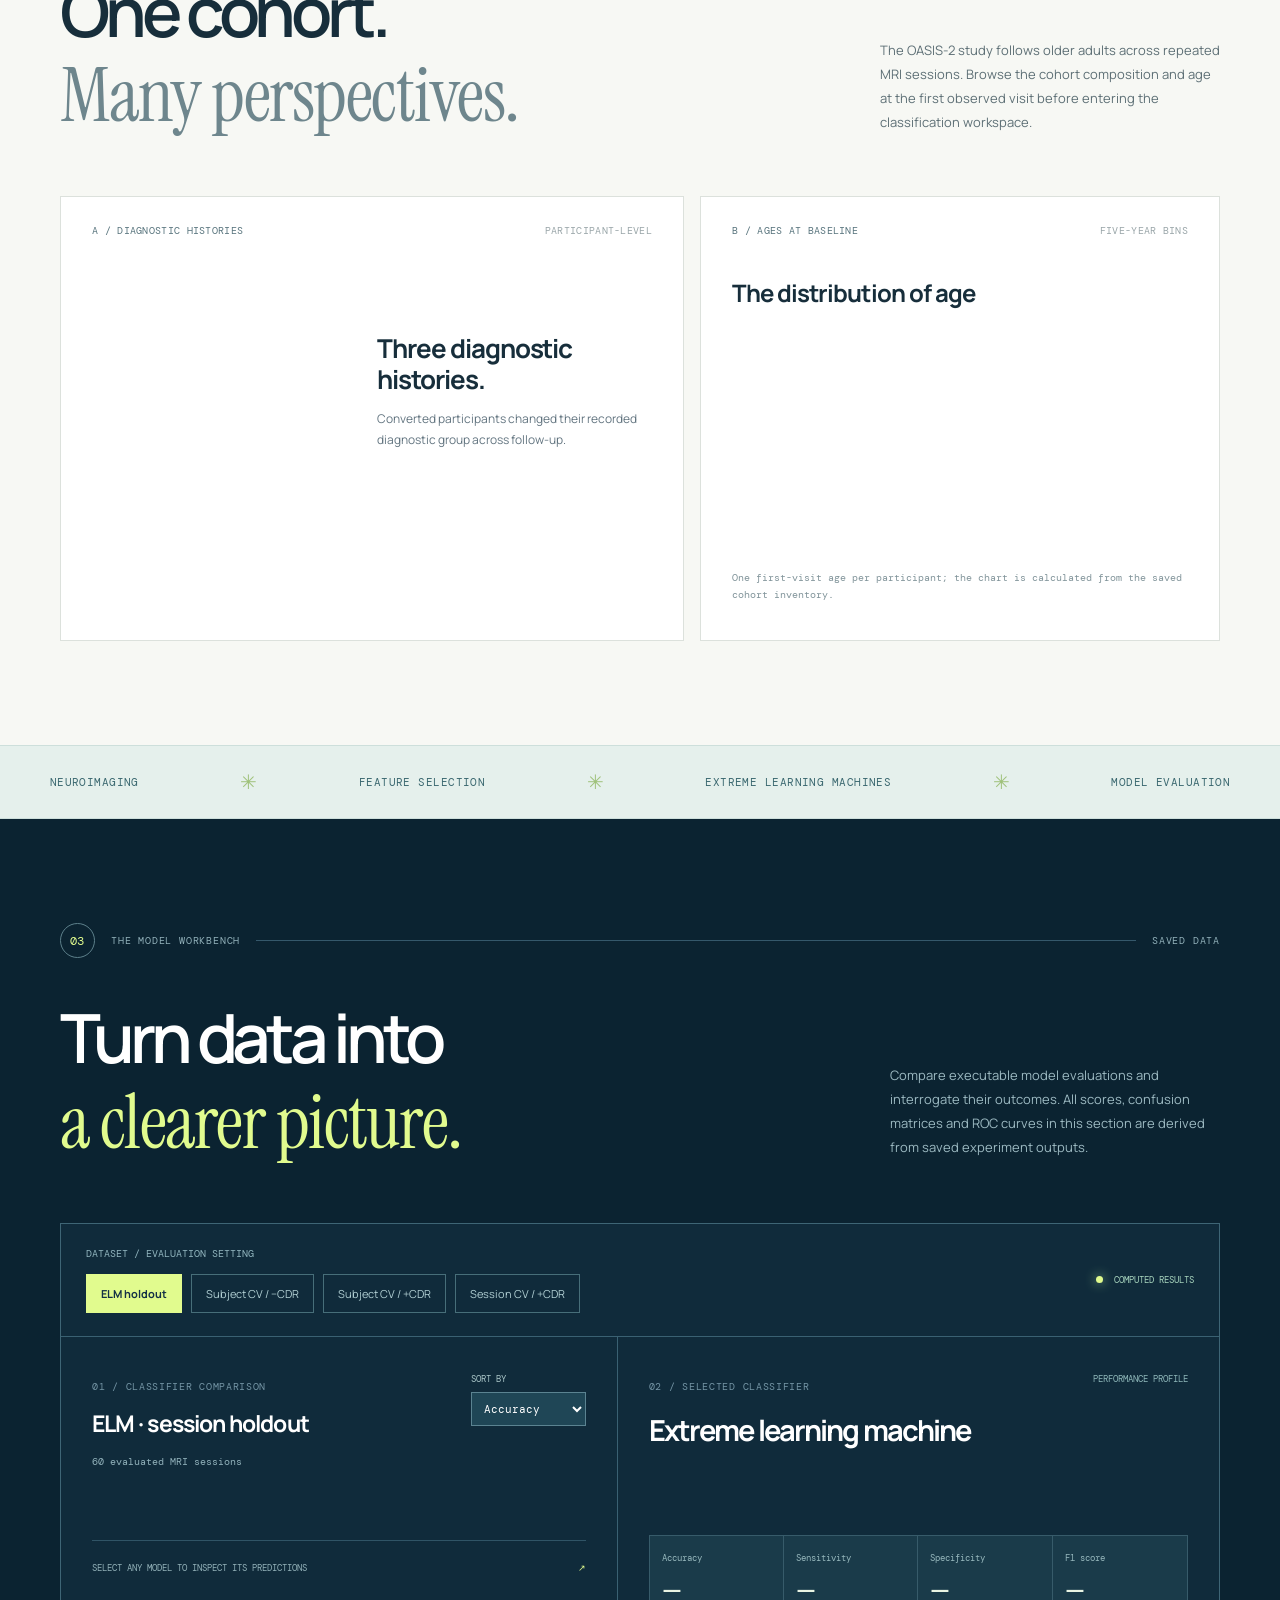
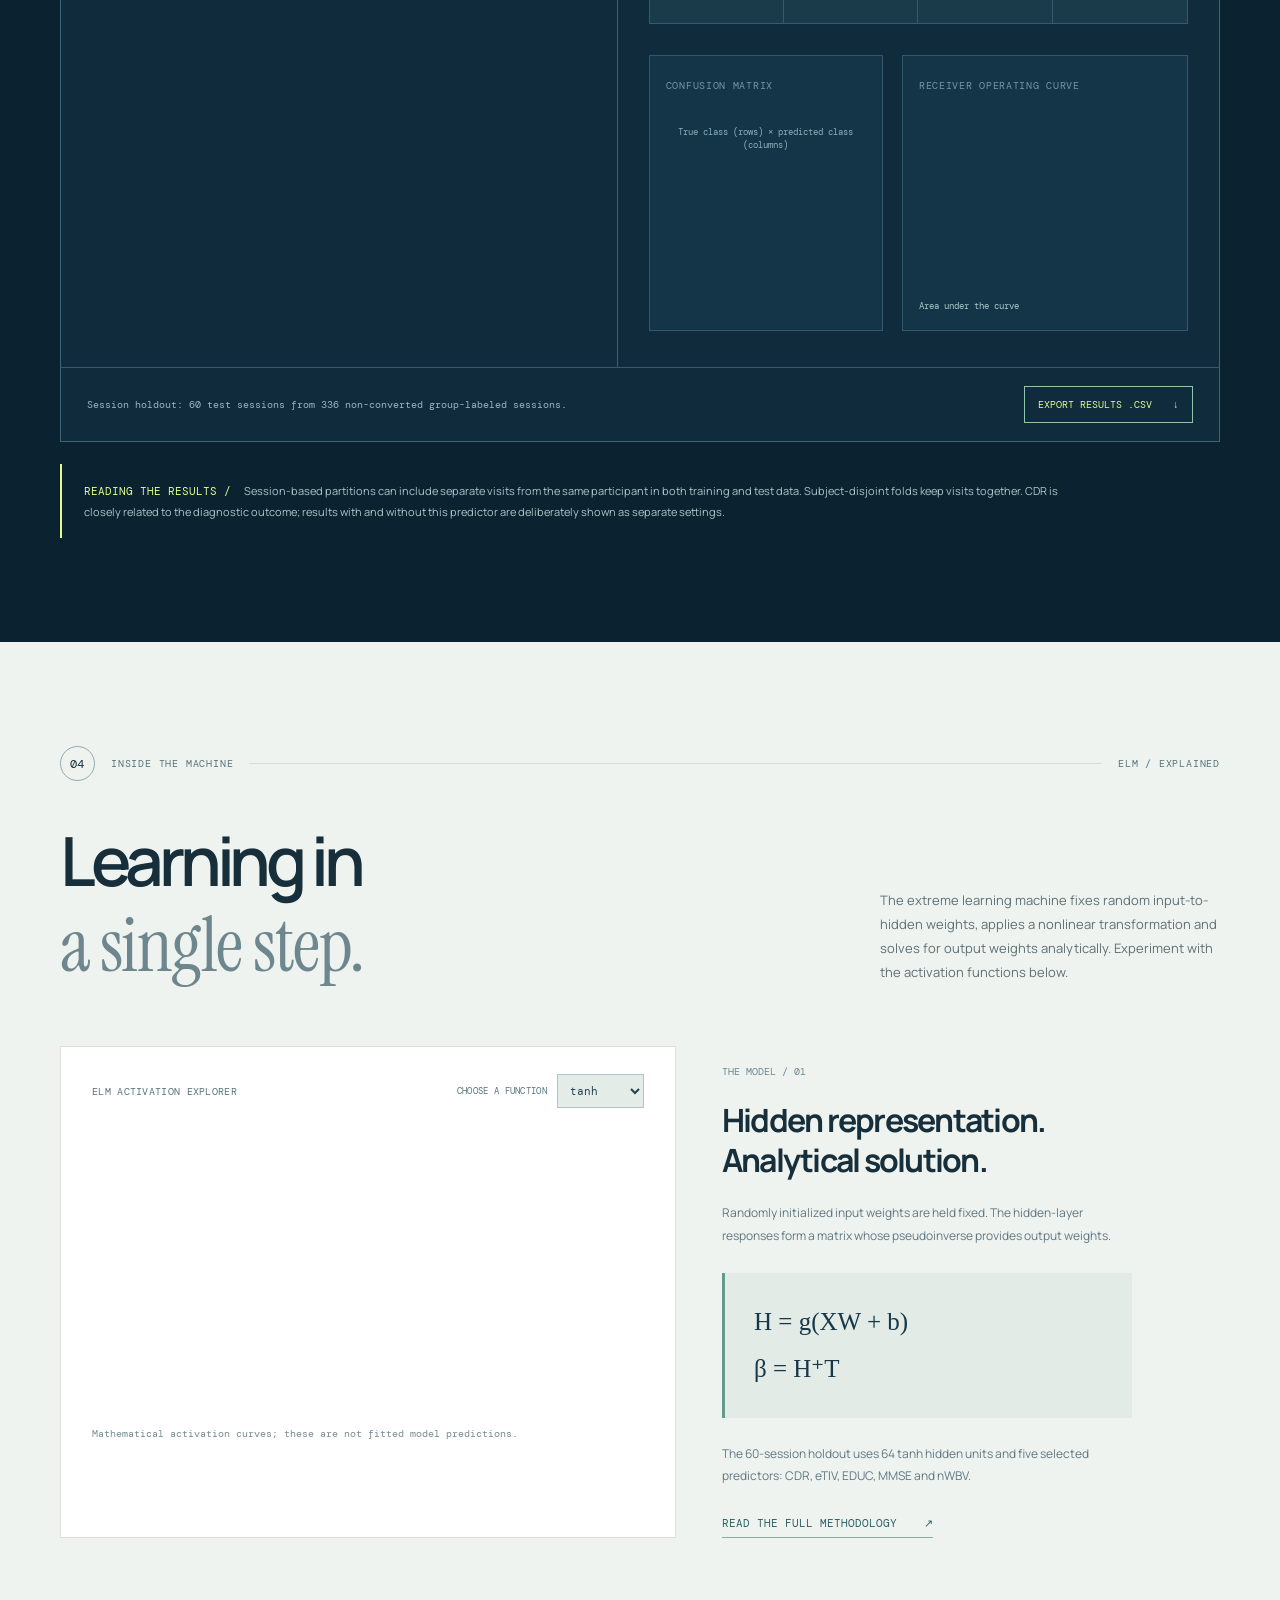
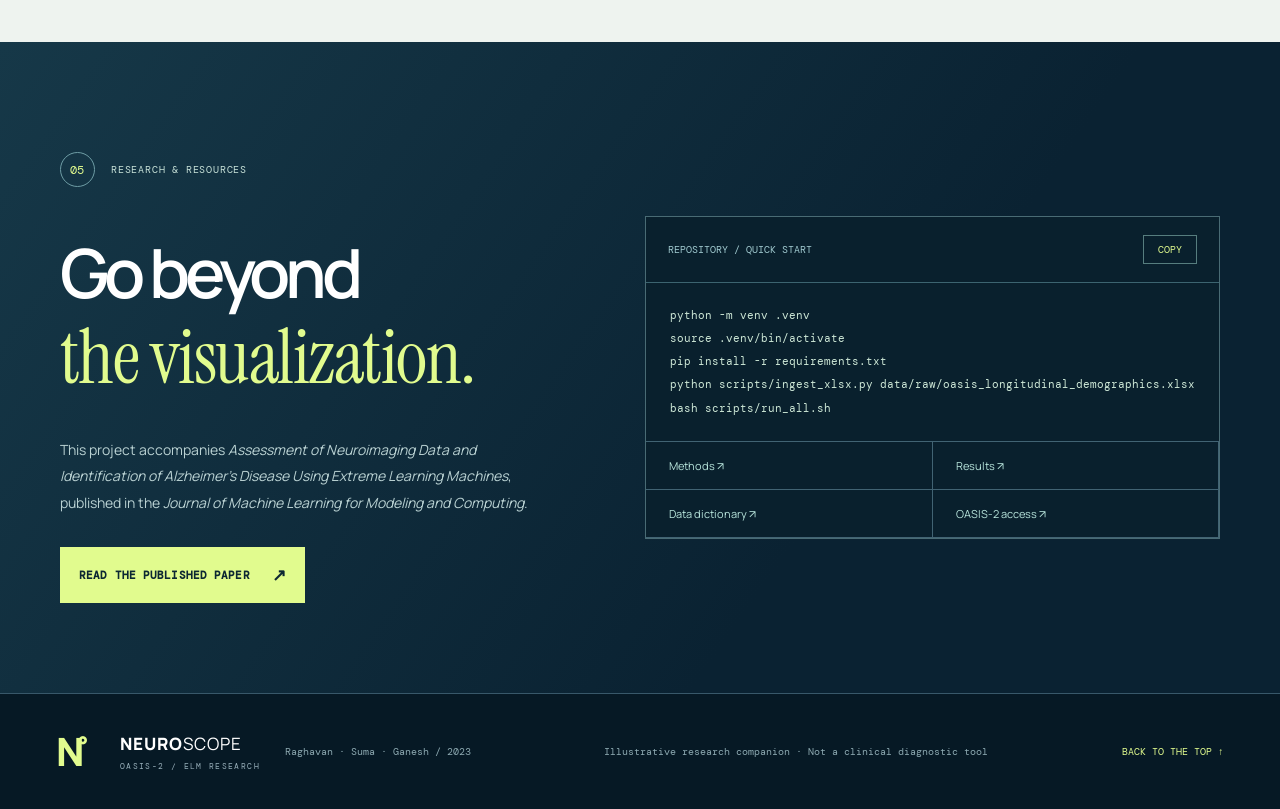
==== commit 0912c7a1: "update clean release code" ====
--- a/docs/site.template.html
+++ b/docs/site.template.html
@@ -1,75 +1,84 @@
 <!doctype html>
 <html lang="en">
 <head>
- <meta charset="utf-8"><meta name="viewport" content="width=device-width, initial-scale=1">
- <meta name="theme-color" content="#f7f3ed">
- <meta name="description" content="Explore the OASIS-2 longitudinal MRI cohort, extreme learning machines, and dementia classification experiments with interactive figures.">
- <meta property="og:title" content="The Longitudinal Brain · OASIS-2 / ELM">
- <meta property="og:description" content="An interactive companion to the neuroimaging and extreme learning machine study.">
- <title>The Longitudinal Brain | OASIS-2 and Extreme Learning Machines</title>
- <link rel="icon" type="image/svg+xml" href="assets/favicon.svg">
- <meta property="og:image" content="assets/site-preview.webp">
- <link rel="stylesheet" href="assets/site.css">
+<meta charset="utf-8"><meta name="viewport" content="width=device-width,initial-scale=1">
+<meta name="theme-color" content="#081c2b">
+<meta name="description" content="An interactive research companion to the OASIS-2 longitudinal study of Alzheimer's disease classification with extreme learning machines.">
+<meta property="og:title" content="NeuroScope | Alzheimer's Disease × Extreme Learning Machines">
+<meta property="og:description" content="Explore a brain-inspired research visualization, longitudinal cohort and interactive diagnostic model results.">
+<meta property="og:image" content="assets/site-preview.webp">
+<title>NeuroScope — Alzheimer's Disease & Extreme Learning Machines</title>
+<link rel="icon" type="image/svg+xml" href="assets/favicon.svg">
+<link rel="stylesheet" href="assets/site.css">
 </head>
 <body>
- <div class="scroll-progress" id="scroll-progress" aria-hidden="true"></div>
- <header class="site-header" id="top"><div class="frame nav-inner">
-  <a class="wordmark" href="#top" aria-label="The Longitudinal Brain home"><span class="logo-mark" aria-hidden="true">◉</span><span>THE LONGITUDINAL<br><b>BRAIN</b></span></a>
-  <nav aria-label="Main navigation"><a href="#study">The cohort</a><a href="#pipeline">Methods</a><a href="#explore">Model explorer</a><a href="#elm">The ELM</a></nav>
-  <a class="header-paper" href="https://doi.org/10.1615/JMachLearnModelComput.2023048413" target="_blank" rel="noopener noreferrer">THE PAPER <span aria-hidden="true">↗</span></a>
- </div></header>
- <main>
-  <section class="hero" aria-labelledby="hero-title"><div class="frame hero-grid">
-   <div class="hero-copy"><div class="eyebrow"><span class="eyebrow-rule"></span> AN OASIS-2 RESEARCH ATLAS &nbsp; / &nbsp; 2023</div>
-    <h1 id="hero-title">A closer look<br>at the <em>changing</em><br>brain<span class="period">.</span></h1>
-    <p>Learning from longitudinal MRI-derived measures and clinical profiles to examine dementia-related diagnostic groups.</p>
-    <div class="hero-actions"><a class="button primary" href="#explore">Open the model explorer <span aria-hidden="true">↗</span></a><a class="quiet-link" href="https://doi.org/10.1615/JMachLearnModelComput.2023048413" target="_blank" rel="noopener noreferrer">Read the article <span aria-hidden="true">↗</span></a></div>
-    <div class="hero-credit">RAGHAVAN &nbsp; · &nbsp; SUMA &nbsp; · &nbsp; GANESH<br><span>Journal of Machine Learning for Modeling and Computing, 4(1), 77–93</span></div>
+<div class="reading-line" id="scroll-progress" aria-hidden="true"></div>
+<header class="topbar" id="top">
+ <a class="brand" href="#top" aria-label="NeuroScope home"><span class="brand-glyph" aria-hidden="true">N<span>°</span></span><span class="brand-caption">NEURO<span>SCOPE</span><small>OASIS-2 / ELM RESEARCH</small></span></a>
+ <nav aria-label="Main navigation"><a href="#atlas">The atlas</a><a href="#cohort">Study data</a><a href="#explore">Model lab</a><a href="#method">Method</a></nav>
+ <a class="nav-paper" href="https://doi.org/10.1615/JMachLearnModelComput.2023048413" target="_blank" rel="noopener noreferrer">PUBLISHED PAPER <span aria-hidden="true">↗</span></a>
+</header>
+<main>
+<section class="atlas-hero" id="atlas" aria-labelledby="hero-title">
+ <div class="hero-wash" aria-hidden="true"></div>
+ <div class="atlas-shell">
+  <aside class="atlas-index" aria-hidden="true"><span>01 / 04</span><div class="index-track"><i></i></div><span class="vertical-word">AN OPEN RESEARCH VIEW</span><span class="index-year">2023</span></aside>
+  <div class="hero-intro">
+   <div class="pretitle"><span class="live-indicator"></span> INTERACTIVE RESEARCH EXPLORER <span class="pretitle-end">/ VOLUME 01</span></div>
+   <h1 id="hero-title">Decoding<br>the <em>changing</em><br>brain<span class="title-dot">.</span></h1>
+   <p>From longitudinal neuroimaging measurements to machine learning: explore the data and decisions behind an Alzheimer's disease classification study.</p>
+   <div class="hero-ctas"><a class="accent-button" href="#explore">EXPLORE THE MODELS <span aria-hidden="true">↗</span></a><a class="ghost-button" href="#cohort">MEET THE COHORT <span aria-hidden="true">↓</span></a></div>
+   <div class="hero-dateline"><span>RAGHAVAN · SUMA · GANESH</span><span>J. MACHINE LEARNING FOR MODELING AND COMPUTING / 2023</span></div>
+  </div>
+  <div class="atlas-interface" aria-label="Interactive illustrative brain model">
+   <div class="atlas-panel-top"><div><span class="label-number">FIG 01.1</span><span>STRUCTURAL RESEARCH VIEWER</span></div><div class="viewport-status"><i></i> INTERACTIVE</div></div>
+   <div class="viewer-main">
+    <div class="viewer-corner tl" aria-hidden="true"></div><div class="viewer-corner tr" aria-hidden="true"></div><div class="viewer-corner bl" aria-hidden="true"></div><div class="viewer-corner br" aria-hidden="true"></div>
+    <div class="viewer-axis left-axis" aria-hidden="true">S&nbsp; · &nbsp; A &nbsp; / &nbsp; R</div>
+    <div class="brain-stage" id="brain-stage">
+     <div class="orbit-label orbit-label-a">STRUCTURAL FIELD / 01</div>
+     <div class="orbit-label orbit-label-b">OASIS-2 <span class="orb-dot">●</span> MODEL INPUTS</div>
+     <canvas id="brain-canvas" width="1050" height="770" aria-label="Rotatable, illustrative three-dimensional brain surface visualization. Drag to rotate. This is not a participant MRI scan." role="img">An illustrative brain model. Data are summarized in the adjacent model panels.</canvas>
+     <div class="brain-loading" id="brain-loading" aria-hidden="true">◌</div>
+    </div>
+    <div class="viewport-marks" aria-hidden="true"><span>+ 45.3°</span><span>0 <b>─────</b> 100</span></div>
+    <div class="viewer-instructions">DRAG TO ROTATE <span>·</span> SCROLL TO ZOOM</div>
    </div>
-   <div class="hero-art"><div class="art-top"><span>FIGURE / 00</span><span>NEURAL FIELD — SCHEMATIC</span></div>
-     <svg id="network-hero" viewBox="0 0 630 465" role="img" aria-label="Illustrated neural field connecting clinical and MRI-derived predictors to an extreme learning machine"></svg>
-     <div class="art-bottom"><span><i class="signal-dot"></i> MODEL INPUTS</span><span>SHAPE · VOLUME · COGNITION</span></div>
-    </div>
-   </div><div class="frame hero-index"><span>ALZHEIMER'S DISEASE / MRI / EXTREME LEARNING MACHINES</span><span>SCROLL TO EXPLORE &nbsp; ↓</span></div>
-  </section>
-  <section class="ribbon" aria-label="Study in numbers"><div class="frame ribbon-grid"><div><span>COHORT</span><strong id="n-subjects">150</strong><small>participants</small></div><div><span>OBSERVATIONS</span><strong id="n-sessions">373</strong><small>MRI sessions</small></div><div><span>ELM · 60-SESSION HOLDOUT</span><strong>98.33<sup>%</sup></strong><small>59 of 60 correct</small></div><div class="ribbon-note">A longitudinal dataset,<br>seen from several angles. <span aria-hidden="true">↗</span></div></div></section>
-  <section class="section study-section" id="study"><div class="frame">
-   <div class="chapter-title"><div class="chapter-index">CHAPTER 01 <span>/</span> THE POPULATION</div><h2>Following people,<br><i>not just snapshots.</i></h2><p>OASIS-2 contains repeated imaging visits from older adults. Diagnostic groups are counted once per participant for the cohort summary; the models use explicitly defined session outcomes.</p></div>
-   <div class="cohort-grid"><div class="cohort-panel">
-     <div class="panel-heading"><span>01.A / PARTICIPANT GROUPS</span><span>n = 150</span></div>
-     <div class="cohort-panel-body"><svg id="cohort-ring" viewBox="0 0 260 260" role="img" aria-label="Distribution of nondemented, demented and converted participants"></svg><div><h3>A cohort with three diagnostic histories</h3><p>The converted group describes participants whose recorded diagnostic status changed during follow-up.</p><div class="legend" id="cohort-legend"></div></div></div>
-   </div><div class="age-panel"><div class="panel-heading"><span>01.B / BASELINE AGE</span><span>YEARS</span></div><h3>Age at first visit</h3><svg id="age-histogram" viewBox="0 0 410 215" role="img" aria-label="Age distribution in the OASIS-2 cohort"></svg><div class="chart-footnote">One baseline observation per participant · Five-year bins</div></div></div>
-  </div></section>
-  <section class="section process-section" id="pipeline"><div class="frame">
-    <div class="process-heading"><div><div class="chapter-index light">CHAPTER 02 <span>/</span> METHOD</div><h2>From a record<br>to <i>a decision.</i></h2></div><p>The pipeline combines MRI-derived volumetric features, clinical characteristics and an analytically fitted single-hidden-layer model.</p></div>
-    <div class="process-list"><article><span class="process-number">01</span><div class="process-glyph">▦</div><div><h3>Prepare the observations</h3><p>Load the longitudinal measures, define the analysis population, and estimate missing predictor values using training data.</p></div><span class="process-arrow">↗</span></article>
-      <article><span class="process-number">02</span><div class="process-glyph">∑</div><div><h3>Reduce the feature space</h3><p>Examine associations and use forward feature selection to retain a compact and informative clinical feature set.</p></div><span class="process-arrow">↗</span></article>
-      <article><span class="process-number">03</span><div class="process-glyph">⌁</div><div><h3>Fit the learning machines</h3><p>Solve ELM output weights using a pseudoinverse and fit logistic regression, nearest neighbors, Bayes, SVM, trees and ensemble benchmarks.</p></div><span class="process-arrow">↗</span></article>
-      <article><span class="process-number">04</span><div class="process-glyph">◎</div><div><h3>Compare diagnostic performance</h3><p>Evaluate accuracy, class-specific sensitivity and specificity, F1 scores, ROC AUC and confusion matrices across defined data splits.</p></div><span class="process-arrow">↗</span></article></div>
-  </div></section>
-  <section class="section lab-section" id="explore"><div class="frame">
-    <div class="lab-title"><div><div class="chapter-index lab-index">CHAPTER 03 <span>/</span> INTERACTIVE MODEL EXPLORER</div><h2>Open the <i>analysis room.</i></h2></div><p>Choose an evaluation setting and explore the saved model results. Each confusion matrix and ROC curve is calculated from that experiment's predictions.</p></div>
-    <div class="dashboard"><div class="dashboard-toolbar"><div class="controls-caption">01 &nbsp; CHOOSE AN EVALUATION</div>
-      <div class="protocol-choices" role="group" aria-label="Evaluation setting"><button type="button" data-protocol="session_holdout" class="selected" aria-pressed="true">ELM holdout</button><button type="button" data-protocol="group_subject_no_cdr" aria-pressed="false">Participant CV / −CDR</button><button type="button" data-protocol="group_subject_with_cdr" aria-pressed="false">Participant CV / +CDR</button><button type="button" data-protocol="group_session_with_cdr" aria-pressed="false">Session CV / +CDR</button></div>
-    </div>
-    <div class="dashboard-body"><section class="leaderboard"><div class="panel-top"><div><span class="mini-label">02 &nbsp; MODEL COMPARISON</span><h3 id="comparison-title">ELM · session holdout</h3></div><label class="select-label">Metric <select id="metric-select"><option value="accuracy">Accuracy</option><option value="sensitivity">Sensitivity</option><option value="specificity">Specificity</option><option value="f1">F1</option><option value="auc">ROC AUC</option></select></label></div><span class="small-tag" id="sample-context">60 evaluated sessions</span><div id="model-bars" class="bar-chart" role="group" aria-label="Interactive classifier scores"></div></section>
-    <section class="model-details"><div class="selection-info"><span class="mini-label">03 &nbsp; SELECTED CLASSIFIER</span><h3 id="model-name">Extreme learning machine</h3><p id="model-description"></p><div class="detail-metrics"><div><span>Accuracy</span><strong id="detail-accuracy">—</strong></div><div><span>Sensitivity</span><strong id="detail-sensitivity">—</strong></div><div><span>Specificity</span><strong id="detail-specificity">—</strong></div><div><span>F1 score</span><strong id="detail-f1">—</strong></div></div></div>
-      <div class="diagnostic-plots"><div class="matrix-panel"><span class="mini-label">CONFUSION MATRIX</span><div class="matrix" id="confusion-matrix"></div><div class="matrix-note">True class (rows) × Predicted class (columns)</div></div><div class="roc-panel"><span class="mini-label">ROC CURVE</span><svg id="roc-curve" viewBox="0 0 290 222" role="img" aria-label="ROC curve for selected classifier"></svg><span class="matrix-note" id="roc-caption">Area under the curve</span></div></div>
-     </section></div>
-    <div class="dashboard-bottom"><p id="protocol-note">Session holdout: 60 test sessions from 336 non-converted group-labeled sessions.</p><button type="button" id="download-metrics">DOWNLOAD CSV ↓</button></div></div>
-    <p class="footnote-block">Session-based evaluation can include visits from the same individual in both partitions. Participant-disjoint folds keep those visits together. Clinical Dementia Rating (CDR) is closely associated with the diagnostic outcome; the study includes analyses with and without it.</p>
-  </div></section>
-  <section class="section elm-section" id="elm"><div class="frame"><div class="chapter-index">CHAPTER 04 <span>/</span> THE MATHEMATICS</div><div class="elm-heading"><h2>Learning without<br><i>backpropagation.</i></h2><p>An extreme learning machine fixes random input-to-hidden weights and solves for output weights in a linear least-squares step. Explore the nonlinear hidden-layer functions used in this family of models.</p></div>
-    <div class="elm-grid"><div class="elm-panel"><div class="elm-panel-head"><span class="mini-label">ACTIVATION LAB / 01</span><label class="select-label">Function <select id="activation-select"><option value="tanh">tanh</option><option value="sigmoid">sigmoid</option><option value="relu">ReLU</option></select></label></div><svg id="activation-plot" viewBox="0 0 560 285" role="img" aria-label="Interactive graph of an ELM activation function"></svg><div class="elm-caption">Mathematical activation curves, not fitted predictions.</div></div>
-      <div class="elm-text"><span class="mini-label">THE LINEAR SOLUTION / 02</span><h3>Hidden representation to output weights</h3><p>Weights into the hidden layer remain fixed after initialization. The hidden matrix is transformed through a nonlinear function; the output layer is obtained analytically.</p><div class="formula">H = g(XW + b)<br><span>β = H⁺T</span></div><p>The session-holdout experiment uses 64 tanh hidden units and five selected predictors: CDR, eTIV, EDUC, MMSE and nWBV.</p><a class="text-link" href="METHODS.md">Read the model specification <span>↗</span></a></div></div>
-  </div></section>
-  <section class="section resources-section" id="resources"><div class="frame"><div class="chapter-index">CHAPTER 05 <span>/</span> CODE &amp; PUBLICATION</div><div class="resource-header"><div><h2>Continue the<br><i>investigation.</i></h2><p>All analysis scripts, experiment definitions, numerical summaries and figure-generation code are included. Obtain the OASIS-2 workbook through the project data-access process.</p><a class="button primary" href="https://doi.org/10.1615/JMachLearnModelComput.2023048413" target="_blank" rel="noopener noreferrer">Read the published paper ↗</a></div><div class="code-box"><div class="code-head"><span>QUICK START / TERMINAL</span><button id="copy-code" type="button">COPY</button></div><pre id="install-code">python -m venv .venv
+   <div class="atlas-viewbar"><div class="orientation-buttons" role="group" aria-label="Brain orientation"><button type="button" class="active" data-view="lateral" aria-pressed="true">01 <b>Lateral</b></button><button type="button" data-view="coronal" aria-pressed="false">02 <b>Coronal</b></button><button type="button" data-view="axial" aria-pressed="false">03 <b>Axial</b></button></div><div class="zoom-controls"><button type="button" id="zoom-out" aria-label="Zoom out">−</button><span id="zoom-label">100%</span><button type="button" id="zoom-in" aria-label="Zoom in">+</button><button type="button" id="reset-view" aria-label="Reset viewer">↺</button></div></div>
+  </div>
+  <aside class="atlas-context"><div class="atlas-context-heading"><span class="micro-heading">VIEWER / LAYERS</span><span class="layer-light">●</span></div>
+    <div class="layer-buttons" role="group" aria-label="Visualization layer"><button type="button" data-layer="structure" class="on" aria-pressed="true"><span class="layer-symbol">◈</span><span>Structure<small>Cortical surface</small></span><span class="layer-chevron">↗</span></button><button type="button" data-layer="features" aria-pressed="false"><span class="layer-symbol">⊞</span><span>Inputs<small>Clinical and volume measures</small></span><span class="layer-chevron">↗</span></button><button type="button" data-layer="network" aria-pressed="false"><span class="layer-symbol">⌁</span><span>Network<small>Illustrative ELM connections</small></span><span class="layer-chevron">↗</span></button></div>
+    <div class="feature-module"><div class="micro-heading">SELECT A STUDY VARIABLE <span>05 AVAILABLE</span></div><div class="feature-picks" role="group" aria-label="Study variables"><button data-feature="eTIV" type="button" class="chosen" aria-pressed="true">eTIV</button><button data-feature="nWBV" type="button" aria-pressed="false">nWBV</button><button data-feature="CDR" type="button" aria-pressed="false">CDR</button><button data-feature="MMSE" type="button" aria-pressed="false">MMSE</button><button data-feature="EDUC" type="button" aria-pressed="false">EDUC</button></div><div id="feature-description" class="feature-description"><strong>Estimated intracranial volume</strong><p>An MRI-derived global volume measure. This schematic does not map it to any specific brain region.</p><span>MODEL INPUT / GLOBAL MEASURE</span></div></div>
+    <div class="atlas-note"><span class="note-icon">i</span><p>Illustrative brain surface, not a patient MRI or anatomical disease map. The study models session-level tabular measurements.</p></div>
+  </aside>
+ </div>
+ <div class="hero-bottom"><span>OASIS-2 / LONGITUDINAL NEUROIMAGING</span><span>EXPLORE THE STUDY <b>↓</b></span></div>
+</section>
+<section class="statline" aria-label="Study highlights"><div><span>SUBJECTS</span><strong id="n-subjects">150</strong><small>Older adults followed longitudinally</small></div><div><span>MRI SESSIONS</span><strong id="n-sessions">373</strong><small>Repeated study observations</small></div><div><span>ELM SESSION HOLDOUT</span><strong>98.33<sup>%</sup></strong><small>59 / 60 classified correctly</small></div><div class="statline-aside"><span class="micro-heading">THE STUDY</span><p>A quantitative look at the intersection of brain structure, clinical observation and machine learning.</p></div></section>
+<section id="cohort" class="section cohort-section"><div class="container">
+ <div class="section-kicker"><span class="section-num">02</span><span>THE LONGITUDINAL COHORT</span><span class="rule"></span><span>OASIS-2</span></div>
+ <div class="section-heading split-heading"><h2>One cohort.<br><em>Many perspectives.</em></h2><p>The OASIS-2 study follows older adults across repeated MRI sessions. Browse the cohort composition and age at the first observed visit before entering the classification workspace.</p></div>
+ <div class="cohort-deck"><div class="cohort-card"><div class="card-overline">A / DIAGNOSTIC HISTORIES <span>PARTICIPANT-LEVEL</span></div><div class="cohort-card-content"><svg id="cohort-ring" viewBox="0 0 260 260" role="img" aria-label="Interactive cohort category donut chart"></svg><div class="cohort-copy"><h3>Three diagnostic<br>histories.</h3><p>Converted participants changed their recorded diagnostic group across follow-up.</p><div class="legend" id="cohort-legend"></div></div></div></div><div class="age-card"><div class="card-overline">B / AGES AT BASELINE <span>FIVE-YEAR BINS</span></div><h3>The distribution of age</h3><svg id="age-histogram" viewBox="0 0 410 215" role="img" aria-label="Histogram of age at the first observed visit"></svg><p class="card-foot">One first-visit age per participant; the chart is calculated from the saved cohort inventory.</p></div></div>
+ </div></section>
+<section class="interstitial"><div class="interstitial-inner"><span>NEUROIMAGING</span><span class="interstitial-pip">✳</span><span>FEATURE SELECTION</span><span class="interstitial-pip">✳</span><span>EXTREME LEARNING MACHINES</span><span class="interstitial-pip">✳</span><span>MODEL EVALUATION</span></div></section>
+<section class="section model-section" id="explore"><div class="container">
+ <div class="section-kicker inverted"><span class="section-num">03</span><span>THE MODEL WORKBENCH</span><span class="rule"></span><span>SAVED DATA</span></div>
+ <div class="section-heading model-heading"><h2>Turn data into<br><em>a clearer picture.</em></h2><p>Compare executable model evaluations and interrogate their outcomes. All scores, confusion matrices and ROC curves in this section are derived from saved experiment outputs.</p></div>
+ <div class="workspace"><div class="workbar"><div><span class="workbar-label">DATASET / EVALUATION SETTING</span><div class="protocol-choices" role="group" aria-label="Evaluation setting"><button type="button" data-protocol="session_holdout" class="selected" aria-pressed="true">ELM holdout</button><button type="button" data-protocol="group_subject_no_cdr" aria-pressed="false">Subject CV / −CDR</button><button type="button" data-protocol="group_subject_with_cdr" aria-pressed="false">Subject CV / +CDR</button><button type="button" data-protocol="group_session_with_cdr" aria-pressed="false">Session CV / +CDR</button></div></div><span class="workbar-status"><i></i> COMPUTED RESULTS</span></div>
+ <div class="workspace-body"><section class="leaderboard"><div class="panel-header"><div><span class="micro-heading">01 / CLASSIFIER COMPARISON</span><h3 id="comparison-title">ELM · session holdout</h3></div><label class="metric-selector">SORT BY <select id="metric-select"><option value="accuracy">Accuracy</option><option value="sensitivity">Sensitivity</option><option value="specificity">Specificity</option><option value="f1">F1 score</option><option value="auc">ROC AUC</option></select></label></div><span class="record-count" id="sample-context">60 evaluated MRI sessions</span><div id="model-bars" class="bar-chart" role="group" aria-label="Interactive classifier scores"></div><div class="bar-footnote">SELECT ANY MODEL TO INSPECT ITS PREDICTIONS <span>↗</span></div></section>
+ <section class="diagnostics"><div class="detail-top"><span class="micro-heading">02 / SELECTED CLASSIFIER</span><div class="model-tag">PERFORMANCE PROFILE</div><h3 id="model-name">Extreme learning machine</h3><p id="model-description"></p></div><div class="detail-metrics"><div><span>Accuracy</span><strong id="detail-accuracy">—</strong></div><div><span>Sensitivity</span><strong id="detail-sensitivity">—</strong></div><div><span>Specificity</span><strong id="detail-specificity">—</strong></div><div><span>F1 score</span><strong id="detail-f1">—</strong></div></div><div class="diagnostic-charts"><div class="cm-wrap"><span class="micro-heading">CONFUSION MATRIX</span><div class="matrix" id="confusion-matrix"></div><p>True class (rows) × predicted class (columns)</p></div><div class="roc-wrap"><span class="micro-heading">RECEIVER OPERATING CURVE</span><svg id="roc-curve" viewBox="0 0 290 222" role="img" aria-label="ROC curve for selected classifier"></svg><span id="roc-caption">Area under the curve</span></div></div></section></div>
+ <div class="work-footer"><p id="protocol-note">Session holdout: 60 test sessions from 336 non-converted group-labeled sessions.</p><button id="download-metrics" type="button">EXPORT RESULTS .CSV <span>↓</span></button></div></div>
+ <div class="method-warning"><span>READING THE RESULTS /</span> Session-based partitions can include separate visits from the same participant in both training and test data. Subject-disjoint folds keep visits together. CDR is closely related to the diagnostic outcome; results with and without this predictor are deliberately shown as separate settings.</div>
+ </div></section>
+<section id="method" class="section method-section"><div class="container"><div class="section-kicker"><span class="section-num">04</span><span>INSIDE THE MACHINE</span><span class="rule"></span><span>ELM / EXPLAINED</span></div><div class="section-heading split-heading"><h2>Learning in<br><em>a single step.</em></h2><p>The extreme learning machine fixes random input-to-hidden weights, applies a nonlinear transformation and solves for output weights analytically. Experiment with the activation functions below.</p></div>
+<div class="method-grid"><div class="activation-card"><div class="card-overline">ELM ACTIVATION EXPLORER <label>CHOOSE A FUNCTION <select id="activation-select"><option value="tanh">tanh</option><option value="sigmoid">sigmoid</option><option value="relu">ReLU</option></select></label></div><svg id="activation-plot" viewBox="0 0 560 285" role="img" aria-label="Interactive plot of an ELM hidden-layer activation function"></svg><div class="chart-note">Mathematical activation curves; these are not fitted model predictions.</div></div><div class="method-copy"><div class="math-label">THE MODEL / 01</div><h3>Hidden representation.<br>Analytical solution.</h3><p>Randomly initialized input weights are held fixed. The hidden-layer responses form a matrix whose pseudoinverse provides output weights.</p><div class="math-equation">H = g(XW + b)<span>β = H⁺T</span></div><p>The 60-session holdout uses 64 tanh hidden units and five selected predictors: CDR, eTIV, EDUC, MMSE and nWBV.</p><a href="METHODS.md">READ THE FULL METHODOLOGY <span>↗</span></a></div></div>
+</div></section>
+<section class="publication" id="paper"><div class="container publication-grid"><div><div class="section-kicker light-kicker"><span class="section-num">05</span><span>RESEARCH & RESOURCES</span></div><h2>Go beyond<br><em>the visualization.</em></h2><p>This project accompanies <i>Assessment of Neuroimaging Data and Identification of Alzheimer's Disease Using Extreme Learning Machines</i>, published in the <i>Journal of Machine Learning for Modeling and Computing</i>.</p><a class="accent-button" href="https://doi.org/10.1615/JMachLearnModelComput.2023048413" target="_blank" rel="noopener noreferrer">READ THE PUBLISHED PAPER <span>↗</span></a></div><div class="repo-card"><div class="repo-card-head">REPOSITORY / QUICK START <button type="button" id="copy-code">COPY</button></div><pre id="install-code">python -m venv .venv
 source .venv/bin/activate
 pip install -r requirements.txt
 python scripts/ingest_xlsx.py data/raw/oasis_longitudinal_demographics.xlsx
-bash scripts/run_all.sh</pre></div></div><div class="resource-links"><a href="METHODS.md">Methodology <span>↗</span></a><a href="RESULTS.md">Computed results <span>↗</span></a><a href="DATA_DICTIONARY.md">Feature dictionary <span>↗</span></a><a href="https://sites.wustl.edu/oasisbrains/request-access/" target="_blank" rel="noopener noreferrer">OASIS-2 access <span>↗</span></a></div></div></section>
- </main>
- <footer><div class="frame footer-row"><span class="footer-mark">◉ &nbsp; THE LONGITUDINAL BRAIN</span><span>Raghavan · Suma · Ganesh &nbsp; / &nbsp; 2023</span><a href="#top">BACK TO TOP ↑</a></div><div class="frame disclaimer">Research use only. This software does not provide clinical diagnosis or treatment advice.</div></footer>
- <script type="application/json" id="project-data">__PROJECT_DATA__</script>
- <script defer src="assets/site.js"></script>
+bash scripts/run_all.sh</pre><div class="repo-links"><a href="METHODS.md">Methods ↗</a><a href="RESULTS.md">Results ↗</a><a href="DATA_DICTIONARY.md">Data dictionary ↗</a><a href="https://sites.wustl.edu/oasisbrains/request-access/" target="_blank" rel="noopener noreferrer">OASIS-2 access ↗</a></div></div></div></section>
+</main><footer class="footer"><div><a class="brand" href="#top"><span class="brand-glyph">N<span>°</span></span><span class="brand-caption">NEURO<span>SCOPE</span><small>OASIS-2 / ELM RESEARCH</small></span></a><p>Raghavan · Suma · Ganesh / 2023</p></div><span>Illustrative research companion · Not a clinical diagnostic tool</span><a href="#top">BACK TO THE TOP ↑</a></footer>
+<script type="application/json" id="project-data">__PROJECT_DATA__</script>
+<script defer src="assets/site.js"></script>
 </body></html>
--- a/docs/assets/site.css
+++ b/docs/assets/site.css
@@ -1,63 +1,8 @@
-@import url('https://fonts.googleapis.com/css2?family=DM+Mono:wght@400;500&family=DM+Sans:wght@400;500;600;700&family=DM+Serif+Display:ital@0;1&display=swap');
-:root{
- --ink:#251b42;--deep:#19152d;--deep2:#28213e;--violet:#6e58ac;--lavender:#aa96da;
- --lilac:#e9e1f6;--mist:#f7f3ed;--paper:#fffdf9;--rose:#c56d69;--peach:#efb69b;
- --line:#dcd3df;--secondary:#665e72;--dim:#b4afcc;--white:#fffefa;
-}
-*,*:before,*:after{box-sizing:border-box}
-html{scroll-behavior:smooth}
-body{margin:0;background:var(--mist);color:var(--ink);font-family:'DM Sans',Arial,sans-serif;-webkit-font-smoothing:antialiased}
-button,select{font:inherit}button{cursor:pointer}a{text-decoration:none;color:inherit}
-button:focus-visible,a:focus-visible,select:focus-visible{outline:3px solid var(--rose);outline-offset:4px}
-.frame{width:min(1320px,calc(100% - 100px));margin-inline:auto}
-.scroll-progress{position:fixed;top:0;left:0;width:100%;height:3px;background:var(--rose);transform:scaleX(0);transform-origin:left;z-index:100}
-.site-header{background:var(--mist);border-bottom:1px solid #42305420;position:sticky;top:0;z-index:50;backdrop-filter:blur(12px)}
-.nav-inner{min-height:83px;display:flex;align-items:center;justify-content:space-between;gap:30px}
-.wordmark{display:flex;align-items:center;gap:12px;font-size:11px;letter-spacing:.16em;line-height:1.28;font-weight:600;white-space:nowrap}
-.wordmark b{font-size:14px;letter-spacing:.25em}.logo-mark{font-size:42px;line-height:1;color:var(--violet);font-weight:400}
-.site-header nav{display:flex;align-items:center;gap:35px}.site-header nav a{font-size:12px;font-weight:600;color:#5b506b;transition:color .2s}.site-header nav a:hover{color:var(--rose)}
-.header-paper{border:1px solid var(--ink);border-radius:30px;padding:12px 18px;white-space:nowrap;font-family:'DM Mono',monospace;font-size:11px;letter-spacing:.03em;transition:background .2s,color .2s}
-.header-paper:hover{background:var(--ink);color:white}.header-paper span{margin-left:16px}
-.hero{overflow:hidden;background:radial-gradient(ellipse 47% 80% at 80% 22%,#e2d8ee 0%,transparent 94%),linear-gradient(120deg,#f7f3ed 0%,#f7f1eb 64%,#ebdfe6 100%)}
-.hero-grid{display:grid;grid-template-columns:minmax(0,.95fr) minmax(0,1.05fr);gap:4vw;min-height:680px;align-items:center;padding-block:82px 70px}
-.eyebrow,.chapter-index,.panel-heading,.mini-label,.controls-caption,.art-top,.art-bottom,.hero-credit,.hero-index,.ribbon span,.ribbon small,.process-number,.process-arrow,.chart-footnote,.code-head,.footer-row,.matrix-note{font-family:'DM Mono',ui-monospace,monospace}
-.eyebrow{font-size:11px;letter-spacing:.14em;color:#736682;display:flex;gap:13px;align-items:center}.eyebrow-rule{height:1px;width:30px;background:var(--rose)}
-.hero h1,.section h2{font-family:'DM Serif Display',Georgia,serif;font-weight:400;letter-spacing:-.045em;line-height:.99}
-.hero h1{font-size:clamp(66px,6.1vw,99px);margin:32px 0}.hero h1 em,.section h2 i{font-weight:400;color:var(--violet)}.hero .period{color:var(--rose)}
-.hero-copy>p{font-size:17px;line-height:1.85;color:#63586c;max-width:500px}
-.hero-actions{display:flex;gap:25px;align-items:center;flex-wrap:wrap;margin:33px 0 58px}.button{border:0;display:inline-flex;justify-content:space-between;align-items:center;gap:27px;padding:17px 22px;font-weight:700;font-size:12px;transition:transform .2s}.button:hover{transform:translateY(-3px)}.button.primary{background:var(--ink);color:white;border-radius:2px}.button span{font-size:17px}.quiet-link{font-size:13px;font-weight:700;border-bottom:1px solid #aa8996;padding:12px 0}.quiet-link span{margin-left:14px}
-.hero-credit{line-height:2.1;color:#76667b;font-size:10px;letter-spacing:.08em}.hero-credit span{color:#938599;letter-spacing:0}
-.hero-art{position:relative;isolation:isolate;border-radius:190px 190px 8px 8px;background:radial-gradient(ellipse at 63% 45%,#5f4b92 0,#3b2c65 49%,#211d3a 100%);border:10px solid #fffefa;box-shadow:0 28px 80px #6d5c8c38;overflow:hidden}
-.hero-art:after{position:absolute;content:'';z-index:-1;inset:15% 5%;border:1px solid #d7b6db38;border-radius:50%;transform:rotate(-24deg)}
-.art-top,.art-bottom{position:absolute;left:5%;right:5%;display:flex;justify-content:space-between;align-items:center;gap:10px;z-index:2;font-size:10px;letter-spacing:.06em;color:#dfd1f8}.art-top{top:26px}.art-bottom{bottom:24px}.signal-dot{display:inline-block;width:7px;height:7px;border-radius:50%;background:#ffc6a7;margin-right:7px;box-shadow:0 0 0 5px #ffc6a71c}
-#network-hero{width:100%;display:block;min-height:440px}
-.hero-index{border-top:1px solid #9e8d9a65;padding:21px 0;display:flex;justify-content:space-between;gap:20px;letter-spacing:.08em;color:#73677c;font-size:10px}
-.ribbon{background:var(--rose);color:#fff9ed}.ribbon-grid{display:grid;grid-template-columns:1fr 1fr 1.25fr 1.1fr}.ribbon-grid>div{min-height:155px;display:flex;flex-direction:column;justify-content:center;padding:23px 30px;border-right:1px solid #ffffff59}.ribbon-grid>div:first-child{padding-left:0}.ribbon-grid>div:last-child{padding-right:0;border:0}
-.ribbon span{font-size:9px;letter-spacing:.11em;opacity:.87}.ribbon strong{font-size:62px;line-height:1.1;letter-spacing:-.075em;font-weight:500}.ribbon strong sup{font-size:25px;margin-left:3px}.ribbon small{font-size:11px;color:#fff0df}
-.ribbon-note{font-family:'DM Serif Display',Georgia,serif;font-size:25px;line-height:1.18}.ribbon-note span{font-size:28px;padding-top:6px}
-.section{padding:118px 0}.chapter-index{font-size:11px;letter-spacing:.12em;color:var(--rose);font-weight:500}.chapter-index span{color:#a99aaa;margin:0 9px}.section h2{font-size:clamp(48px,5.1vw,76px);margin:24px 0}.section h2 i{font-style:italic}
-.chapter-title{display:grid;grid-template-columns:1.3fr .7fr;gap:35px;align-items:end;margin-bottom:60px}.chapter-title .chapter-index{grid-column:1/-1}.chapter-title h2{margin:0}.chapter-title p{font-size:15px;color:var(--secondary);line-height:1.85;margin:0 0 10px}
-.study-section{background:var(--paper)}.cohort-grid{display:grid;grid-template-columns:1.18fr .82fr;gap:20px}
-.cohort-panel,.age-panel{background:#f9f7f4;border:1px solid var(--line);padding:25px;min-width:0}
-.panel-heading{display:flex;justify-content:space-between;gap:10px;border-bottom:1px solid var(--line);padding-bottom:21px;color:var(--violet);font-size:10px;letter-spacing:.055em}
-.cohort-panel-body{display:grid;grid-template-columns:.92fr 1.08fr;align-items:center;gap:20px;padding-top:33px}.cohort-panel h3,.age-panel h3{font-family:'DM Serif Display',Georgia,serif;font-weight:400;font-size:28px;margin:0 0 15px}.cohort-panel p{font-size:13px;color:var(--secondary);line-height:1.85}.legend{display:flex;flex-direction:column;gap:12px;margin-top:28px}.legend span{font-size:11px;display:flex;align-items:center;gap:11px}.legend i{width:12px;height:12px;border-radius:50%;display:inline-block}
-#cohort-ring{width:100%;display:block}.age-panel h3{margin:24px 0 13px}#age-histogram{width:100%;height:auto;display:block}.chart-footnote{color:#746b79;font-size:10px;margin-top:5px}
-.process-section{background:#eee8f4}.process-heading{display:grid;grid-template-columns:1fr .55fr;gap:50px;align-items:end}.process-heading h2{margin-bottom:0}.process-heading p{line-height:1.9;font-size:15px;color:#71667e}
-.process-list{border-top:1px solid #ae9dbe;margin-top:67px}.process-list article{display:grid;grid-template-columns:75px 85px 1fr 38px;gap:20px;padding:28px 0;border-bottom:1px solid #c6bbd1;align-items:center}.process-number{font-size:12px;color:var(--violet)}.process-glyph{font-size:34px;color:#9a7aba}.process-list h3{font-family:'DM Serif Display',Georgia,serif;font-size:27px;font-weight:400;margin:0 0 4px}.process-list p{font-size:12px;max-width:650px;line-height:1.75;color:#665c72;margin:0}.process-arrow{color:#be8091;font-size:20px;justify-self:end}
-.lab-section{background:var(--deep);color:#fff9f1}.lab-title{display:grid;grid-template-columns:1.1fr .65fr;gap:60px;align-items:end;margin-bottom:45px}.lab-index{color:#e4ab9f}.lab-title h2{margin:20px 0 0}.lab-title h2 i{color:var(--peach)}.lab-title p{font-size:14px;line-height:1.85;color:#c6bfd3;max-width:425px}
-.dashboard{border:1px solid #80709773;background:#29233d;box-shadow:0 20px 65px #100b1c50}
-.dashboard-toolbar{display:flex;flex-direction:column;gap:17px;padding:27px;border-bottom:1px solid #ffffff24}.controls-caption{color:#b5a4d6;letter-spacing:.13em;font-size:10px}
-.protocol-choices{display:flex;flex-wrap:wrap;gap:10px}.protocol-choices button{padding:12px 18px;background:#ffffff0a;border:1px solid #ffffff32;color:#d0c8dd;font-size:12px;transition:all .2s}.protocol-choices button:hover,.protocol-choices button.selected{background:var(--peach);border-color:var(--peach);color:#291c32}
-.dashboard-body{display:grid;grid-template-columns:.95fr 1.05fr;min-width:0}.leaderboard{padding:29px;border-right:1px solid #ffffff22;min-width:0}.model-details{padding:29px;min-width:0}.panel-top{display:flex;justify-content:space-between;align-items:center;gap:18px}.mini-label{font-size:10px;letter-spacing:.075em;color:#c8b9e0}.panel-top h3,.selection-info h3{font-family:'DM Serif Display',Georgia,serif;font-size:26px;font-weight:400;margin:9px 0 0}.select-label{display:flex;align-items:center;gap:10px;color:#d5cfe3;font-size:11px;white-space:nowrap}.select-label select{background:#211c34;border:1px solid #9889af8c;color:#f6effa;padding:11px 10px;border-radius:2px;min-width:102px}
-.small-tag{display:inline-block;font-size:11px;color:#b9a9d6;margin:20px 0}.bar-chart{display:grid;gap:7px}.metric-bar{border:1px solid transparent;display:grid;grid-template-columns:135px 1fr 55px;align-items:center;gap:9px;padding:9px 8px;background:transparent;text-align:left;color:#eee7f2;border-radius:0;min-width:0;transition:background .2s}.metric-bar:hover,.metric-bar.active{background:#ffffff11;border-color:#ad8cbb50}.metric-bar .name{font-size:11px;white-space:nowrap;overflow:hidden;text-overflow:ellipsis}.metric-bar .track{height:7px;background:#0e0d1e;overflow:hidden;border-radius:10px}.metric-bar .fill{height:100%;background:linear-gradient(90deg,#755cad,#dbc5ec);transition:width .3s}.metric-bar.active .fill{background:linear-gradient(90deg,#c56d69,#f4be9d)}.metric-bar .value{font-family:'DM Mono',monospace;font-size:11px;text-align:right;font-variant-numeric:tabular-nums}
-.selection-info p{color:#c0b6cb;font-size:12px;line-height:1.8;min-height:40px}.detail-metrics{display:grid;grid-template-columns:repeat(4,1fr);gap:9px;margin-top:23px}.detail-metrics>div{display:flex;flex-direction:column;gap:8px;padding:14px 8px 12px;border-top:1px solid #c8adcb5b;min-width:0}.detail-metrics span{font-size:10px;color:#bcaeca}.detail-metrics strong{font-size:19px;letter-spacing:-.05em;font-variant-numeric:tabular-nums}
-.diagnostic-plots{display:grid;grid-template-columns:1fr 1.1fr;gap:20px;margin-top:39px;border-top:1px solid #ffffff25;padding-top:24px}.matrix{display:grid;grid-template-columns:repeat(2,1fr);gap:4px;margin:18px 0 12px}.matrix div{padding:18px 8px;background:#6e5989;color:#fff7f3;text-align:center;font-size:25px;font-weight:700}.matrix div.off{background:#5d404f;color:#ffd8c8}.matrix-note{font-size:9px;color:#baadc9;line-height:1.6}.roc-panel svg{width:100%;display:block;max-height:210px;margin:8px 0 10px}
-.dashboard-bottom{display:flex;justify-content:space-between;align-items:center;gap:30px;padding:18px 27px;border-top:1px solid #ffffff24}.dashboard-bottom p{font-size:11px;line-height:1.65;color:#c0b5d0;margin:0}.dashboard-bottom button{white-space:nowrap;background:var(--peach);color:#2d1d36;border:0;padding:12px 14px;font-family:'DM Mono',monospace;font-size:10px}.footnote-block{font-size:12px;color:#bcafc9;line-height:1.9;max-width:940px;margin:25px 0 0}
-.elm-section{background:#f0dfd7}.elm-heading{display:grid;grid-template-columns:1fr .7fr;align-items:end;gap:50px;margin-bottom:55px}.elm-heading h2{margin-bottom:0}.elm-heading h2 i{color:#a85870}.elm-heading p{font-size:15px;line-height:1.9;color:#705d65;margin-bottom:8px}.elm-grid{display:grid;grid-template-columns:1.1fr .9fr;gap:60px;align-items:center}
-.elm-panel{background:#fff9f5;padding:26px;border:1px solid #d8bcc1;box-shadow:14px 14px 0 #b9748760}.elm-panel-head{display:flex;justify-content:space-between;align-items:center;gap:10px}.elm-panel .mini-label{color:#9b637c}.elm-panel .select-label{color:#815c6e}.elm-panel select{background:white;color:#563c5a;border-color:#d1abb4}#activation-plot{width:100%;display:block;margin:20px 0}.elm-caption{font-size:11px;color:#75626b}.elm-text .mini-label{color:#9e667c}.elm-text h3{font-family:'DM Serif Display',Georgia,serif;font-weight:400;font-size:32px;margin:15px 0}.elm-text p{color:#675862;font-size:13px;line-height:1.9}.formula{border-block:1px solid #b78a9c;padding:22px 0;font-family:Georgia,serif;font-size:35px;line-height:1.6;color:#653b68;margin:25px 0}.formula span{color:#a6546c}.text-link{font-size:12px;border-bottom:1px solid currentColor;font-weight:700;padding-bottom:6px;color:#733f73}.text-link span{margin-left:14px}
-.resources-section{background:#fffdf8}.resources-section h2 i{color:var(--rose)}.resource-header{display:grid;grid-template-columns:.9fr 1.1fr;align-items:center;gap:75px;margin-top:28px}.resource-header p{font-size:14px;line-height:1.9;color:#756779;max-width:460px;margin:22px 0 30px}.code-box{background:#241e38;color:#e9dced;box-shadow:18px 18px 0 #ebd8de;border-radius:2px;overflow:hidden}.code-head{padding:16px 22px;border-bottom:1px solid #ffffff24;display:flex;justify-content:space-between;color:#e2bdb9;font-size:10px;letter-spacing:.08em}.code-head button{background:transparent;border:0;color:#e6b7b2;font-family:'DM Mono',monospace;font-size:11px}.code-box pre{font-size:12px;line-height:2;white-space:pre;overflow:auto;padding:26px 22px;color:#d8cce9;margin:0}.resource-links{display:grid;grid-template-columns:repeat(4,1fr);border-top:1px solid var(--line);margin-top:85px}.resource-links a{padding:25px 18px 25px 0;display:flex;justify-content:space-between;font-size:12px;font-weight:700;border-right:1px solid var(--line)}.resource-links a+a{padding-left:18px}.resource-links a:last-child{border-right:0}.resource-links span{color:var(--rose)}
-footer{background:var(--ink);color:#e3d9e8;padding:38px 0}.footer-row{display:flex;justify-content:space-between;align-items:center;gap:16px;font-size:10px;letter-spacing:.04em}.footer-mark{font-weight:700;color:#e7b9b1}.disclaimer{font-size:10px;color:#c3b4cf;margin-top:23px;line-height:1.6}
-@media(max-width:1100px){.frame{width:min(100% - 60px,1320px)}.hero-grid{gap:22px}.hero h1{font-size:clamp(62px,6vw,84px)}.detail-metrics{grid-template-columns:repeat(2,1fr)}.metric-bar{grid-template-columns:110px 1fr 55px}.elm-grid{gap:30px}.cohort-panel-body{grid-template-columns:1fr}.cohort-panel #cohort-ring{max-width:250px;margin:auto}}
-@media(max-width:820px){.frame{width:calc(100% - 36px)}.site-header nav{display:none}.nav-inner{min-height:72px}.hero-grid{grid-template-columns:1fr;padding:75px 0 44px;min-height:auto}.hero h1{font-size:clamp(58px,9vw,90px)}.hero-art{max-width:560px;width:100%;justify-self:center}.hero-index{font-size:9px}.ribbon-grid{grid-template-columns:repeat(2,1fr)}.ribbon-grid>div{min-height:140px;padding:20px!important;border-bottom:1px solid #ffffff48}.ribbon-grid>div:nth-child(2){border-right:0}.ribbon-note{font-size:20px}.section{padding:80px 0}.chapter-title,.cohort-grid,.process-heading,.lab-title,.dashboard-body,.elm-heading,.elm-grid,.resource-header{grid-template-columns:1fr}.chapter-title{gap:24px}.chapter-title .chapter-index{grid-column:1}.chapter-title h2{margin:0}.process-list{margin-top:35px}.leaderboard{border-right:0;border-bottom:1px solid #ffffff24}.cohort-panel-body{grid-template-columns:1fr 1fr}.resource-links{grid-template-columns:1fr 1fr}.resource-links a:nth-child(2){border-right:0}.resource-links a:nth-child(n+3){border-top:1px solid var(--line)}.resource-header{gap:38px}}
-@media(max-width:560px){.header-paper{padding:10px 13px;font-size:10px}.hero h1{font-size:57px}.hero-art{border-width:5px}.art-top,.art-bottom{font-size:8px}.hero-index{flex-direction:column;gap:8px}.ribbon-grid{grid-template-columns:1fr 1fr}.ribbon strong{font-size:45px}.ribbon-grid>div{padding:18px 10px!important;min-height:125px}.ribbon-note{font-size:16px}.section h2{font-size:50px}.chapter-title h2{font-size:47px}.cohort-panel-body{grid-template-columns:1fr}.process-list article{grid-template-columns:35px 40px 1fr;gap:10px}.process-arrow{display:none}.process-list h3{font-size:23px}.process-list p{font-size:11px}.dashboard-toolbar,.leaderboard,.model-details{padding:17px}.panel-top{flex-direction:column;align-items:flex-start}.protocol-choices{gap:7px}.protocol-choices button{font-size:11px;padding:9px 12px}.metric-bar{grid-template-columns:88px 1fr 47px;gap:6px}.metric-bar .name{font-size:10px}.diagnostic-plots{grid-template-columns:1fr}.roc-panel svg{max-width:315px}.dashboard-bottom{padding:17px;flex-direction:column;align-items:flex-start}.detail-metrics strong{font-size:21px}.resource-links{grid-template-columns:1fr}.resource-links a{border:0!important;border-top:1px solid var(--line)!important;padding-left:0!important}.code-box pre{font-size:10px}.footer-row{flex-direction:column;align-items:flex-start}.elm-panel{padding:16px}}
-@media(prefers-reduced-motion:reduce){html{scroll-behavior:auto}*,*:before,*:after{transition:none!important;animation:none!important}}
+@import url('https://fonts.googleapis.com/css2?family=DM+Mono:wght@400;500&family=DM+Sans:wght@400;500;600;700&family=Manrope:wght@400;500;600;700;800&family=Instrument+Serif:ital@0;1&display=swap');
+:root{--night:#081c2b;--night2:#0d2737;--night3:#143448;--mint:#a5f3db;--lime:#e1fb8e;--sky:#79c9e7;--coral:#f28a79;--paper:#f7f8f4;--paper2:#eaeee9;--ink:#172e3b;--muted:#526675;--line:#d6ddd9;--mono:'DM Mono',monospace;--sans:'Manrope','DM Sans',sans-serif;--serif:'Instrument Serif',Georgia,serif}
+*{box-sizing:border-box}html{scroll-behavior:smooth}body{margin:0;background:var(--paper);color:var(--ink);font-family:var(--sans);-webkit-font-smoothing:antialiased}a{text-decoration:none;color:inherit}button,select{font:inherit}button{cursor:pointer}button:focus-visible,a:focus-visible,select:focus-visible,canvas:focus-visible{outline:2px solid var(--lime);outline-offset:4px}button{color:inherit}.reading-line{height:3px;position:fixed;inset:0 auto auto 0;width:100%;transform:scaleX(0);transform-origin:left;background:var(--lime);z-index:150}.container{max-width:1392px;padding-inline:60px;margin:auto}.topbar{height:86px;display:flex;align-items:center;justify-content:space-between;gap:25px;padding:0 55px;background:var(--night);color:#dbece9;border-bottom:1px solid #ffffff1b;position:relative;z-index:45}.brand{display:flex;align-items:center;gap:14px;min-width:max-content}.brand-glyph{font-family:var(--sans);font-size:39px;font-weight:800;line-height:1;letter-spacing:-.16em;color:var(--lime);width:50px}.brand-glyph span{font-size:23px;vertical-align:13px;letter-spacing:0}.brand-caption{font-size:17px;letter-spacing:.06em;font-weight:800}.brand-caption>span{font-weight:400}.brand-caption small{display:block;margin-top:6px;font-family:var(--mono);font-weight:400;font-size:8px;letter-spacing:.17em;color:#97aeb9}.topbar nav{display:flex;align-items:center;gap:36px}.topbar nav a{font-size:12px;font-weight:600;color:#b9d0d1;transition:color .2s}.topbar nav a:hover{color:var(--lime)}.nav-paper{padding:13px 18px;border:1px solid #64838d;color:var(--lime);font-family:var(--mono);font-size:10px;white-space:nowrap;letter-spacing:.02em;transition:background .2s}.nav-paper:hover{background:#213e4e}.nav-paper span{margin-left:13px}.atlas-hero{position:relative;background:var(--night);color:white;overflow:hidden}.hero-wash{position:absolute;inset:0;pointer-events:none;background:radial-gradient(ellipse at 56% 40%,#31576a46,transparent 48%),radial-gradient(ellipse at 96% 97%,#20506548,transparent 50%)}.atlas-shell{min-height:712px;position:relative;display:grid;grid-template-columns:66px minmax(290px,.86fr) minmax(440px,1.16fr) minmax(220px,.50fr);max-width:1740px;margin:auto;padding:32px 40px 42px 0;gap:25px}.atlas-index{border-right:1px solid #55758645;display:flex;flex-direction:column;align-items:center;justify-content:space-between;padding:10px 0 8px;font:10px var(--mono);color:#95b0bd;letter-spacing:.1em}.index-track{width:1px;height:65px;background:#688594;position:relative}.index-track i{display:block;height:18px;width:3px;background:var(--lime);transform:translateX(-1px)}.vertical-word{writing-mode:vertical-rl;transform:rotate(180deg);font-size:10px;letter-spacing:.25em}.index-year{color:var(--lime)}.hero-intro{display:flex;flex-direction:column;justify-content:center;padding:30px 0 10px 28px;position:relative;z-index:2}.pretitle{font:10px var(--mono);color:#a3c0c5;letter-spacing:.07em;display:flex;align-items:center;gap:9px;white-space:nowrap}.live-indicator,.viewport-status i,.workbar-status i{display:inline-block;width:7px;height:7px;border-radius:50%;background:var(--lime);box-shadow:0 0 12px #c5fcaecc}.pretitle-end{color:#64818c}.hero-intro h1{font-size:clamp(54px,5.2vw,94px);line-height:1.04;letter-spacing:-.085em;font-weight:600;margin:35px 0 24px;white-space:nowrap}.hero-intro h1 em{font:normal 1.08em var(--serif);letter-spacing:-.02em;color:var(--lime)}.title-dot{color:var(--coral)}.hero-intro>p{font-size:14px;line-height:1.95;color:#b7c8ca;max-width:402px}.hero-ctas{display:flex;gap:18px;align-items:center;margin-top:33px;flex-wrap:wrap}.accent-button{padding:17px 19px;background:var(--lime);color:#0c2732;display:inline-flex;align-items:center;justify-content:space-between;gap:22px;font:700 11px var(--mono);letter-spacing:.01em;transition:transform .2s,background .2s}.accent-button:hover{transform:translateY(-3px);background:#f1ffb9}.accent-button span{font-size:17px}.ghost-button{font:10px var(--mono);border-bottom:1px solid #6e929a;padding:14px 0;white-space:nowrap;color:#d1e4e7}.ghost-button span{padding-left:15px;color:var(--lime)}.hero-dateline{display:flex;flex-direction:column;gap:8px;font:9px var(--mono);color:#74939c;letter-spacing:.07em;margin-top:74px}.atlas-interface{border:1px solid #426273;background:#0a2535;min-width:0;display:flex;flex-direction:column;position:relative;box-shadow:0 24px 60px #010f2050;isolation:isolate}.atlas-panel-top{height:53px;border-bottom:1px solid #496d765b;display:flex;align-items:center;justify-content:space-between;padding:0 20px;font:9px var(--mono);letter-spacing:.09em;color:#bed5db;gap:10px}.atlas-panel-top>div{display:flex;align-items:center;gap:12px}.label-number{background:#224356;padding:6px 8px;color:var(--lime)}.viewport-status{color:var(--lime);font-size:9px}.viewer-main{flex:1;min-height:510px;position:relative;overflow:hidden;background:radial-gradient(ellipse at 48% 45%,#17475d 0%,#0b2b3c 48%,#071b2a 87%)}.viewer-main:before{content:"";position:absolute;inset:0;opacity:.22;pointer-events:none;background-image:linear-gradient(#50758836 1px,transparent 1px),linear-gradient(90deg,#50758836 1px,transparent 1px);background-size:46px 46px;mask-image:radial-gradient(ellipse at 50% 50%,black,transparent 74%)}.viewer-main:after{content:"";position:absolute;pointer-events:none;inset:0;background:linear-gradient(90deg,#061b2952,transparent 23%,transparent 75%,#061b2959)}.viewer-corner{position:absolute;z-index:4;width:18px;height:18px;border-color:#aadfd2;opacity:.7}.viewer-corner.tl{top:24px;left:20px;border-top:1px solid;border-left:1px solid}.viewer-corner.tr{top:24px;right:20px;border-top:1px solid;border-right:1px solid}.viewer-corner.bl{bottom:32px;left:20px;border-bottom:1px solid;border-left:1px solid}.viewer-corner.br{bottom:32px;right:20px;border-bottom:1px solid;border-right:1px solid}.viewer-axis{position:absolute;font:9px var(--mono);color:#7299a7;z-index:3}.left-axis{left:27px;top:47px}.brain-stage{position:absolute;inset:15px 0 10px;z-index:2}.brain-stage canvas{width:100%;height:100%;display:block;touch-action:none;cursor:grab;position:relative;z-index:2}.brain-stage canvas:active{cursor:grabbing}.brain-loading{position:absolute;inset:0;display:flex;align-items:center;justify-content:center;font-size:100px;color:#69d0de24;pointer-events:none;z-index:1}.orbit-label{position:absolute;z-index:3;font:9px var(--mono);color:#83b2b9;letter-spacing:.06em;pointer-events:none}.orbit-label-a{top:24px;left:46px}.orbit-label-b{bottom:49px;right:30px}.orb-dot{color:var(--lime);font-size:6px}.viewport-marks{position:absolute;bottom:24px;left:20px;display:flex;gap:20px;font:9px var(--mono);color:#9bc3c7;z-index:3}.viewport-marks b{font-weight:400;color:var(--lime)}.viewer-instructions{position:absolute;right:23px;bottom:22px;font:9px var(--mono);color:#91b4bd;z-index:3}.viewer-instructions span{color:var(--lime)}.atlas-viewbar{height:60px;border-top:1px solid #45697777;display:flex;justify-content:space-between;align-items:center;padding:0 14px;gap:12px}.orientation-buttons,.zoom-controls{display:flex;align-items:center;gap:5px}.orientation-buttons button{background:none;color:#85a8b5;border:0;padding:11px 8px;font:9px var(--mono);transition:color .2s}.orientation-buttons button b{font-weight:500;font-family:var(--sans);font-size:11px;margin-left:3px}.orientation-buttons button.active{color:var(--lime)}.orientation-buttons button:hover{color:white}.zoom-controls button{height:27px;width:27px;background:#1a3a4b;border:1px solid #466477;color:#d2e8e6}.zoom-controls span{font:9px var(--mono);color:var(--lime);min-width:38px;text-align:center}.atlas-context{border:1px solid #4464765c;background:#0d293a;padding:18px 16px 14px;display:flex;flex-direction:column;gap:18px;align-self:stretch}.micro-heading{font:10px var(--mono);letter-spacing:.07em;color:#7495a5}.atlas-context-heading{display:flex;justify-content:space-between;align-items:center}.layer-light{color:var(--lime);font-size:9px}.layer-buttons{display:flex;flex-direction:column;gap:5px}.layer-buttons button{display:flex;width:100%;align-items:center;gap:12px;text-align:left;padding:12px 8px;background:transparent;border:1px solid transparent;color:#cde0de;transition:background .2s,border .2s}.layer-buttons button.on{border:1px solid #5d877e;background:#264a50}.layer-buttons button:hover{background:#1a3e4b}.layer-symbol{display:flex;align-items:center;justify-content:center;width:31px;height:31px;border:1px solid #547181;font-size:17px;color:var(--lime)}.layer-buttons button>span:nth-child(2){font-size:12px;font-weight:600}.layer-buttons small{display:block;color:#85a7af;font:9px var(--mono);margin-top:4px;line-height:1.5}.layer-chevron{margin-left:auto;color:#83adad;font-size:12px}.feature-module{border-top:1px solid #3e61735c;padding-top:22px}.feature-module .micro-heading{display:flex;flex-wrap:wrap;gap:10px;justify-content:space-between;font-size:8px}.feature-module .micro-heading span{color:var(--lime)}.feature-picks{display:grid;grid-template-columns:repeat(3,1fr);gap:5px;margin:17px 0}.feature-picks button{border:1px solid #3e6571;background:transparent;color:#a7c2c5;padding:9px 4px;font:11px var(--mono)}.feature-picks button.chosen{border-color:var(--lime);background:var(--lime);color:var(--night)}.feature-description{background:#18384a;padding:13px;min-height:133px}.feature-description strong{font-size:11px;color:var(--lime);font-weight:700}.feature-description p{font-size:10px;line-height:1.65;color:#c6d7da;margin:8px 0}.feature-description>span{font:8px var(--mono);color:#83a1ab}.atlas-note{border-top:1px solid #4c67765c;padding-top:15px;display:flex;gap:10px;margin-top:auto;align-items:flex-start}.note-icon{flex-shrink:0;border:1px solid #7094a4;border-radius:50%;font:12px var(--serif);width:19px;height:19px;text-align:center;color:var(--lime)}.atlas-note p{font:9px/1.65 var(--mono);color:#91aab5;margin:0}.hero-bottom{height:57px;display:flex;align-items:center;justify-content:space-between;border-top:1px solid #4464764d;padding:0 55px;font:10px var(--mono);letter-spacing:.09em;color:#88a5b0}.hero-bottom b{color:var(--lime);padding-left:14px}.statline{display:grid;grid-template-columns:repeat(3,minmax(0,1fr)) minmax(230px,1.2fr);padding:0 max(60px,calc((100vw - 1392px)/2 + 60px));border-bottom:1px solid #dce1dd;background:#f1f3ed}.statline>div{padding:35px 25px;border-right:1px solid var(--line)}.statline>div:first-child{padding-left:0}.statline>div:last-child{border:0}.statline span{font:10px var(--mono);color:#667984;letter-spacing:.09em}.statline strong{display:block;color:#18374a;font:500 clamp(41px,4vw,64px)/1.35 var(--sans);letter-spacing:-.065em;margin:4px 0}.statline strong sup{font-size:19px;top:-.8em;position:relative;padding-left:4px}.statline small{font-size:11px;color:#5e7179}.statline-aside p{font:17px/1.55 var(--serif);color:#49616c;margin:14px 0 0}.section{padding:104px 0}.section-kicker{display:flex;gap:16px;align-items:center;color:#56717a;letter-spacing:.08em;font:10px var(--mono)}.section-num{border:1px solid #93aab0;border-radius:50%;height:35px;width:35px;display:flex;align-items:center;justify-content:center;color:var(--ink);font-size:12px}.section-kicker .rule{flex:1;height:1px;background:var(--line)}.section-heading{display:flex;margin:44px 0 51px;gap:50px}.section-heading h2,.publication h2{margin:0;line-height:1.04;font-size:clamp(55px,5.3vw,87px);letter-spacing:-.075em;font-weight:600}.section-heading h2 em,.publication h2 em{font:normal 1.12em var(--serif);letter-spacing:-.02em;color:#6e868d}.split-heading{justify-content:space-between;align-items:end}.split-heading>p{width:340px;color:#5d6f75;line-height:1.85;font-size:13px;margin:0 0 11px}.cohort-deck{display:grid;grid-template-columns:1.2fr 1fr;gap:16px}.cohort-card,.age-card,.activation-card{background:white;border:1px solid #dce1dc;padding:27px 31px;min-height:400px}.card-overline{display:flex;align-items:center;justify-content:space-between;gap:15px;font:10px var(--mono);color:#58747d;letter-spacing:.03em}.card-overline span{color:#9aa6a9}.cohort-card-content{display:grid;grid-template-columns:260px 1fr;gap:25px;align-items:center;margin-top:35px}.cohort-card-content svg{width:100%}.cohort-copy h3{font-size:26px;line-height:1.22;margin:0;letter-spacing:-.04em}.cohort-copy p{font-size:12px;color:#637580;line-height:1.75}.legend{display:flex;flex-direction:column;gap:9px;margin-top:22px}.legend span{display:flex;align-items:center;gap:9px;color:#415763;font-size:11px}.legend i{width:9px;height:9px;display:inline-block;border-radius:50%}.age-card h3{font-size:24px;letter-spacing:-.04em;margin:39px 0 15px}.age-card svg{width:100%;max-height:230px}.card-foot{font:10px/1.7 var(--mono);color:#81949a}.interstitial{overflow:hidden;background:#e5f0ec;border-top:1px solid #cddfdb;border-bottom:1px solid #cddfdb}.interstitial-inner{display:flex;align-items:center;justify-content:space-around;gap:32px;white-space:nowrap;padding:23px 15px;font:11px var(--mono);letter-spacing:.04em;color:#3b6870}.interstitial-pip{color:#9fc17a;font-size:20px}.model-section{background:#0b2331;color:#fff}.section-kicker.inverted{color:#91b0b9}.inverted .section-num{color:var(--lime);border-color:#5d808b}.inverted .rule{background:#35586b}.model-heading{align-items:end;justify-content:space-between}.model-heading h2 em{color:var(--lime)}.model-heading p{max-width:330px;color:#9dbac2;line-height:1.85;font-size:13px}.workspace{border:1px solid #3e6575;background:#102b3b}.workbar{padding:23px 25px;display:flex;justify-content:space-between;gap:20px;align-items:center;border-bottom:1px solid #3a6172}.workbar-label{font:10px var(--mono);color:#91b5be;display:block;margin-bottom:14px}.protocol-choices{display:flex;flex-wrap:wrap;gap:9px}.protocol-choices button{border:1px solid #476e79;background:transparent;padding:11px 14px;color:#b1cfd3;font-size:11px}.protocol-choices button.selected{background:var(--lime);border-color:var(--lime);color:#143146;font-weight:700}.protocol-choices button:not(.selected):hover{background:#21485b}.workbar-status{font:9px var(--mono);color:#a7d4bd;white-space:nowrap}.workbar-status i{margin-right:6px}.workspace-body{display:grid;grid-template-columns:minmax(0,1fr) minmax(0,1.08fr)}.leaderboard{padding:36px 31px;border-right:1px solid #3a6172}.diagnostics{padding:36px 31px}.panel-header{display:flex;justify-content:space-between;gap:20px;align-items:start}.panel-header h3{font-size:23px;letter-spacing:-.04em;margin:12px 0 9px}.metric-selector{font:9px var(--mono);color:#aac6c8;display:flex;flex-direction:column;gap:7px}.metric-selector select,.card-overline select{background:#1f4656;color:white;border:1px solid #5b8391;border-radius:0;padding:8px;font-size:11px}.record-count{font:10px var(--mono);color:#92b2bb}.bar-chart{display:flex;flex-direction:column;gap:8px;margin-top:32px}.metric-bar{background:transparent;border:1px solid transparent;display:grid;grid-template-columns:155px minmax(60px,1fr) 63px;align-items:center;gap:14px;width:100%;padding:10px 9px;text-align:left;color:#d4e6e5}.metric-bar.active{background:#214a59;border-color:#5d9c98}.metric-bar:hover:not(.active){background:#183c4d}.metric-bar .name{font-size:11px;font-weight:600}.metric-bar .track{height:7px;display:block;background:#2b5361;position:relative}.metric-bar .fill{height:100%;background:#89c8bd}.metric-bar.active .fill{background:var(--lime)}.metric-bar .value{font:11px var(--mono);text-align:right;color:#d1e5dd}.bar-footnote{border-top:1px solid #305466;padding-top:21px;margin-top:38px;display:flex;justify-content:space-between;font:9px var(--mono);color:#92b1b8}.bar-footnote span{color:var(--lime)}.detail-top{position:relative}.model-tag{position:absolute;right:0;top:0;font:9px var(--mono);color:#8eb7b9}.detail-top h3{font-size:29px;letter-spacing:-.065em;margin:15px 0}.detail-top p{font-size:12px;line-height:1.7;color:#9fc0c2;min-height:39px}.detail-metrics{display:grid;grid-template-columns:repeat(4,1fr);margin:31px 0;background:#1a3b4a;border:1px solid #375b6a}.detail-metrics>div{padding:16px 12px;border-right:1px solid #375b6a}.detail-metrics>div:last-child{border:0}.detail-metrics span{display:block;font:9px var(--mono);color:#97b8bd}.detail-metrics strong{display:block;margin-top:8px;font-size:clamp(18px,2vw,28px);font-weight:600;color:#e9f4e3;letter-spacing:-.07em}.diagnostic-charts{display:grid;grid-template-columns:.9fr 1.1fr;gap:19px}.cm-wrap,.roc-wrap{border:1px solid #34586b;padding:16px;background:#143548}.matrix{display:grid;grid-template-columns:1fr 1fr;gap:5px;max-width:210px;margin:20px auto 12px}.matrix div{aspect-ratio:1.2;display:flex;align-items:center;justify-content:center;background:#34776e;color:#e9ffed;font:700 29px var(--sans)}.matrix .off{background:#1b4b60;color:#b4ccd5}.cm-wrap p{font:9px/1.5 var(--mono);color:#8bb0b9;text-align:center}.roc-wrap svg{width:100%}.roc-wrap>span:last-child{font:9px var(--mono);color:#accacb}.work-footer{border-top:1px solid #375a6c;padding:18px 26px;display:flex;justify-content:space-between;align-items:center;gap:20px}.work-footer p{font:10px/1.7 var(--mono);color:#9cb6bf;max-width:750px}.work-footer button{border:1px solid #8dc6aa;padding:11px 13px;background:transparent;color:var(--lime);white-space:nowrap;font:10px var(--mono)}.work-footer button:hover{background:#2d514a}.work-footer button span{margin-left:15px}.method-warning{border-left:2px solid var(--lime);padding:17px 22px;margin-top:22px;color:#acc6c6;font-size:11px;line-height:1.8;max-width:1050px}.method-warning span{font-family:var(--mono);color:var(--lime);margin-right:11px}.method-section{background:#eef3ef}.method-grid{display:grid;grid-template-columns:1.1fr .9fr;gap:40px}.activation-card{min-height:0}.card-overline label{font-size:9px;display:flex;gap:10px;align-items:center}.card-overline select{color:#244152;background:#e4ece8;border-color:#b2c4c3}.activation-card svg{width:100%;margin:25px 0 0}.chart-note{font:10px var(--mono);color:#778b93;margin-top:8px}.method-copy{padding:19px 6px 0}.math-label{font:10px var(--mono);color:#6d8691}.method-copy h3{font-size:32px;line-height:1.25;letter-spacing:-.055em;margin:22px 0}.method-copy p{font-size:12px;line-height:1.9;max-width:410px;color:#607783}.math-equation{background:#e2ebe5;padding:25px 29px;font:25px/1.9 Georgia,serif;color:#183849;max-width:410px;margin:25px 0;border-left:3px solid #619b8b}.math-equation span{display:block}.method-copy>a{display:inline-block;border-bottom:1px solid #8aa9a7;padding-bottom:7px;margin-top:16px;font:11px var(--mono);color:#2a6164}.method-copy>a span{margin-left:20px}.publication{padding:110px 0 90px;background:linear-gradient(125deg,#163848,#0a2232 66%);color:white}.publication-grid{display:grid;grid-template-columns:1fr 1fr;gap:90px}.light-kicker{color:#c7e1d8;margin-bottom:50px}.light-kicker .section-num{color:var(--lime);border-color:#6e9da5}.publication h2 em{color:var(--lime)}.publication-grid>div:first-child>p{font-size:14px;color:#b9d1d2;line-height:1.9;max-width:490px;margin:30px 0}.repo-card{background:#09202d;border:1px solid #496b74;align-self:center}.repo-card-head{display:flex;justify-content:space-between;align-items:center;border-bottom:1px solid #3c6470;padding:18px 22px;font:10px var(--mono);color:#a1cad0}.repo-card-head button{background:transparent;border:1px solid #567d7e;color:var(--lime);font:10px var(--mono);padding:7px 14px}.repo-card pre{font:11px/2.1 var(--mono);color:#cee8d7;overflow:auto;white-space:pre;padding:21px 24px;margin:0}.repo-links{display:grid;grid-template-columns:1fr 1fr;border-top:1px solid #416373}.repo-links a{padding:16px 23px;border-right:1px solid #416373;border-bottom:1px solid #416373;font-size:11px;color:#b8e5dc}.repo-links a:hover{background:#234756}.footer{background:#061925;color:#8da9b1;padding:38px 56px;display:flex;align-items:center;justify-content:space-between;gap:25px;border-top:1px solid #38586a}.footer>div{display:flex;align-items:center;gap:25px}.footer .brand-caption{color:white}.footer p,.footer>span,.footer>a{font:10px var(--mono)}.footer a:last-child{color:var(--lime)}
+@media(min-width:1750px){.atlas-shell{gap:35px}}@media(max-width:1450px){.atlas-shell{grid-template-columns:46px minmax(290px,.82fr) minmax(400px,1.18fr);gap:18px;padding-right:33px}.hero-intro{padding-left:14px}.hero-intro h1{font-size:clamp(53px,5.3vw,76px)}.atlas-context{grid-column:3;grid-row:2;display:grid;grid-template-columns:1fr 1.2fr;gap:10px;align-self:start}.atlas-context-heading{grid-column:1/3}.layer-buttons{grid-row:2;grid-column:1}.feature-module{grid-row:2;grid-column:2;border-top:0;border-left:1px solid #3e61735c;padding:0 0 0 16px}.atlas-note{grid-column:1/3;grid-row:3;padding:8px 0 0}.atlas-interface{min-height:600px}.atlas-shell{min-height:800px}.viewer-main{min-height:450px}.hero-dateline{margin-top:30px}}
+@media(max-width:1060px){.topbar{padding:0 25px}.topbar nav{gap:19px}.atlas-shell{grid-template-columns:36px 1fr 1fr;gap:14px;padding:20px 25px 30px 0}.hero-intro{grid-column:2/4;grid-row:1;padding:40px 18px}.hero-intro h1{font-size:clamp(65px,8vw,100px)}.hero-intro>p{max-width:550px}.hero-dateline{margin-top:22px}.atlas-interface{grid-column:2/4;grid-row:2;min-height:630px}.atlas-context{grid-column:2/4;grid-row:3;grid-template-columns:1fr 1.3fr}.hero-bottom{padding:0 29px}.statline{padding:0 27px}.statline>div{padding:28px 15px}.container{padding-inline:34px}.workspace-body{grid-template-columns:1fr}.leaderboard{border-right:0;border-bottom:1px solid #375a6c}.cohort-card-content{grid-template-columns:210px 1fr}.publication-grid{gap:32px}}
+@media(max-width:720px){.topbar{height:75px;padding:0 18px}.brand-glyph{font-size:31px;width:36px}.brand-caption{font-size:13px}.brand-caption small{font-size:7px}.topbar nav{display:none}.nav-paper{font-size:9px;padding:10px 11px}.nav-paper span{display:none}.atlas-shell{grid-template-columns:1fr;padding:0 15px 30px;gap:16px}.atlas-index{display:none}.hero-intro{grid-column:1;grid-row:1;padding:39px 6px 20px}.hero-intro h1{font-size:clamp(52px,11vw,76px);margin:25px 0}.pretitle{font-size:8px}.hero-intro>p{font-size:13px;line-height:1.8}.hero-ctas{margin-top:22px}.hero-dateline{font-size:8px;line-height:1.7}.atlas-interface{grid-column:1;grid-row:2;min-height:0}.atlas-panel-top{font-size:8px;padding:0 11px;height:45px}.atlas-panel-top>div{gap:6px}.viewer-main{height:380px;min-height:380px}.atlas-viewbar{padding:0 5px;min-height:58px;height:auto;flex-wrap:wrap}.orientation-buttons button{font-size:9px;padding:9px 5px}.orientation-buttons button b{font-size:10px}.zoom-controls{gap:2px}.orbit-label{font-size:7px}.atlas-context{grid-column:1;grid-row:3;grid-template-columns:1fr 1fr;padding:16px}.feature-module .micro-heading{font-size:8px}.feature-picks{grid-template-columns:repeat(3,1fr)}.atlas-note{grid-column:1/3}.layer-buttons button{padding:9px 2px;gap:5px}.layer-buttons small{font-size:8px}.layer-symbol{width:27px;height:27px;font-size:12px}.hero-bottom{font-size:8px;padding:0 17px}.statline{grid-template-columns:repeat(3,1fr);padding:0 15px}.statline>div{padding:24px 7px}.statline strong{font-size:clamp(30px,8vw,47px)}.statline small{font-size:9px}.statline span{font-size:8px}.statline-aside{grid-column:1/4;border-top:1px solid var(--line);padding:17px 0!important}.statline-aside p{font-size:15px;margin:7px 0}.container{padding-inline:20px}.section{padding:72px 0}.section-heading{display:block;margin:33px 0}.section-heading h2,.publication h2{font-size:clamp(50px,10.5vw,70px)}.split-heading>p,.model-heading>p{max-width:100%;width:auto;margin-top:22px}.cohort-deck,.method-grid,.publication-grid{grid-template-columns:1fr}.cohort-card,.age-card,.activation-card{padding:17px;min-height:0}.cohort-card-content{grid-template-columns:1fr 1fr;gap:10px}.cohort-card-content svg{width:100%;max-width:200px}.cohort-copy h3{font-size:21px}.cohort-copy p{font-size:10px}.interstitial-inner{justify-content:flex-start;overflow:hidden;font-size:8px;gap:18px}.workbar{padding:18px;flex-direction:column;align-items:flex-start}.protocol-choices{gap:6px}.protocol-choices button{font-size:10px;padding:9px}.leaderboard,.diagnostics{padding:20px 15px}.panel-header{flex-direction:column}.metric-bar{grid-template-columns:116px 1fr 48px;gap:8px}.metric-bar .name{font-size:10px}.detail-metrics{grid-template-columns:repeat(2,1fr)}.detail-metrics>div:nth-child(2){border-right:0}.detail-metrics>div:nth-child(-n+2){border-bottom:1px solid #375b6a}.diagnostic-charts{grid-template-columns:1fr}.cm-wrap .matrix{max-width:245px}.work-footer{flex-direction:column;align-items:flex-start}.method-grid{gap:27px}.publication-grid{gap:37px}.publication{padding:76px 0}.repo-card pre{font-size:9px;padding:17px 10px}.footer{padding:27px 21px;flex-direction:column;align-items:flex-start}.footer>div{flex-direction:column;align-items:flex-start;gap:13px}}
+@media(max-width:390px){.hero-intro h1{font-size:49px}.atlas-context{grid-template-columns:1fr}.atlas-context-heading,.layer-buttons,.feature-module,.atlas-note{grid-column:1;grid-row:auto}.feature-module{border-left:0;border-top:1px solid #3e61735c;padding:15px 0 0}.viewer-main{height:330px;min-height:330px}.viewer-instructions{display:none}.cohort-card-content{grid-template-columns:1fr}}
+@media(prefers-reduced-motion:reduce){html{scroll-behavior:auto}*,*:before,*:after{animation:none!important;transition:none!important}}
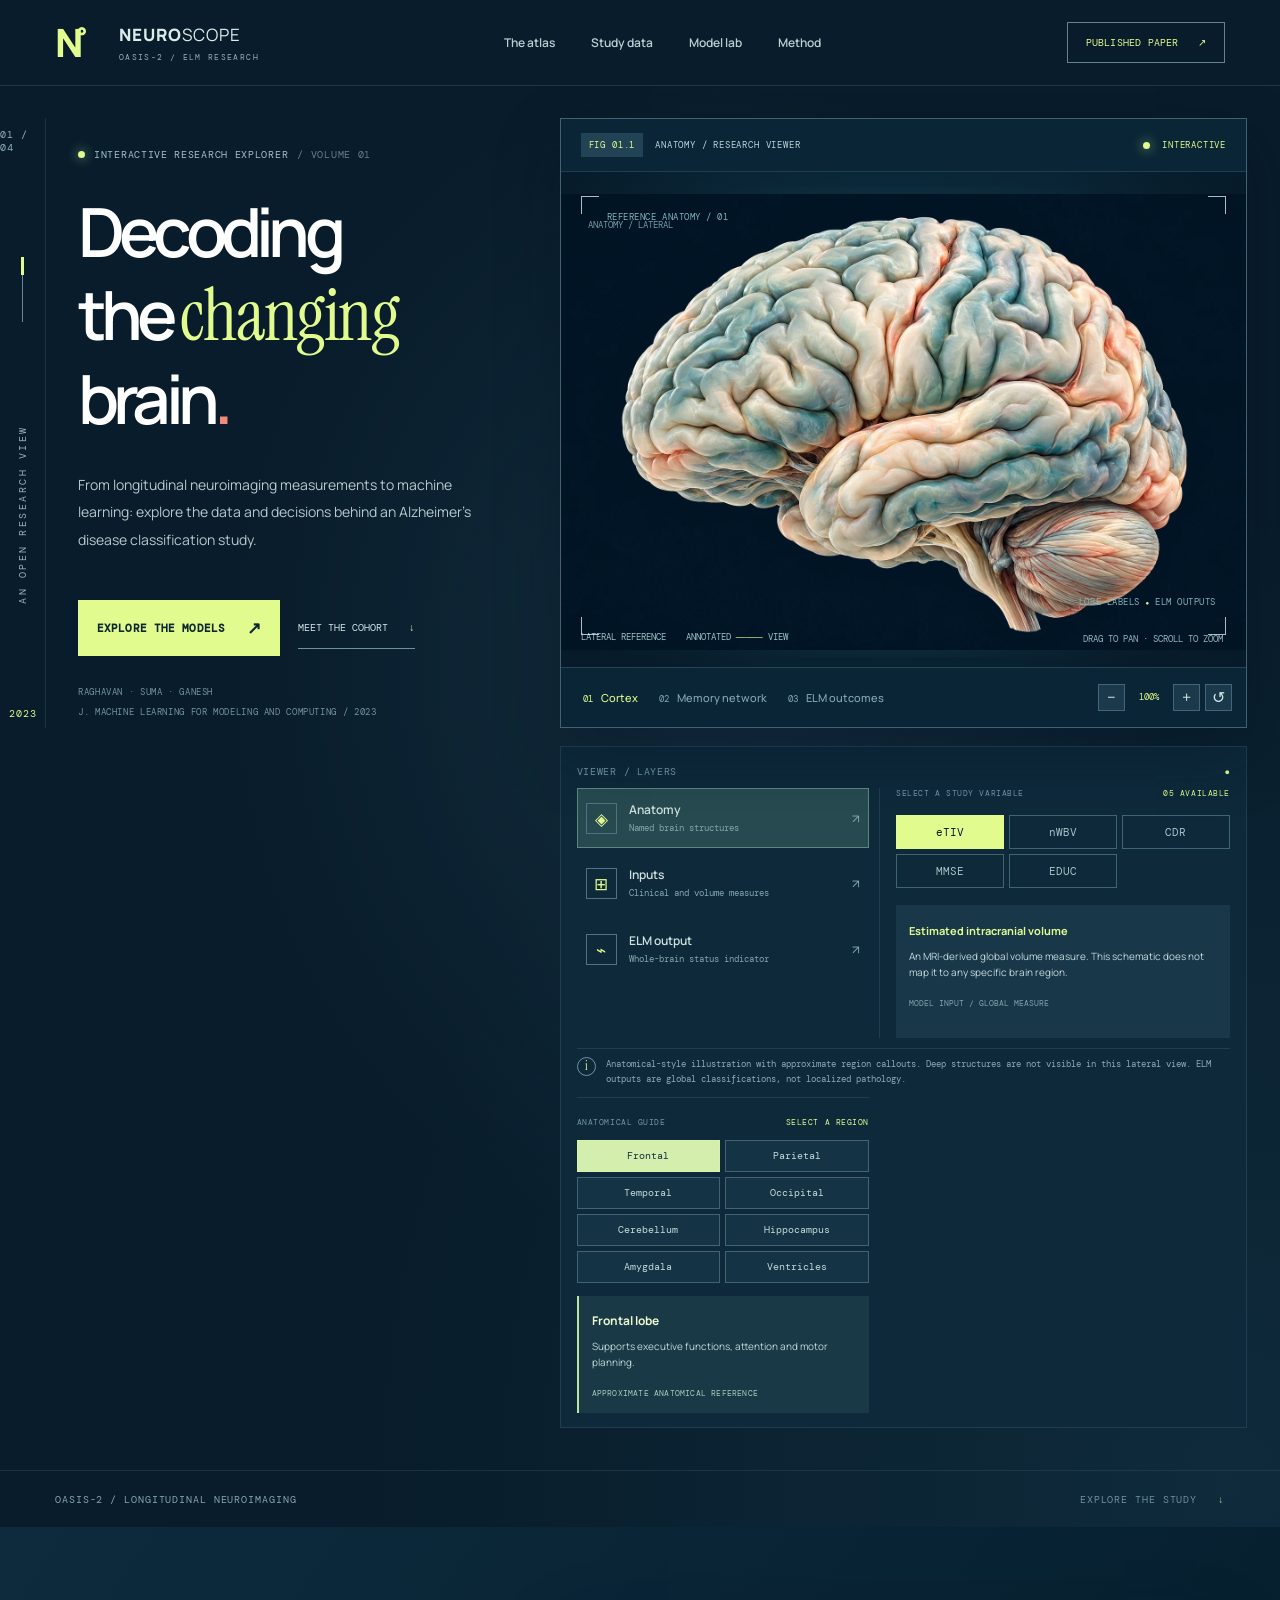
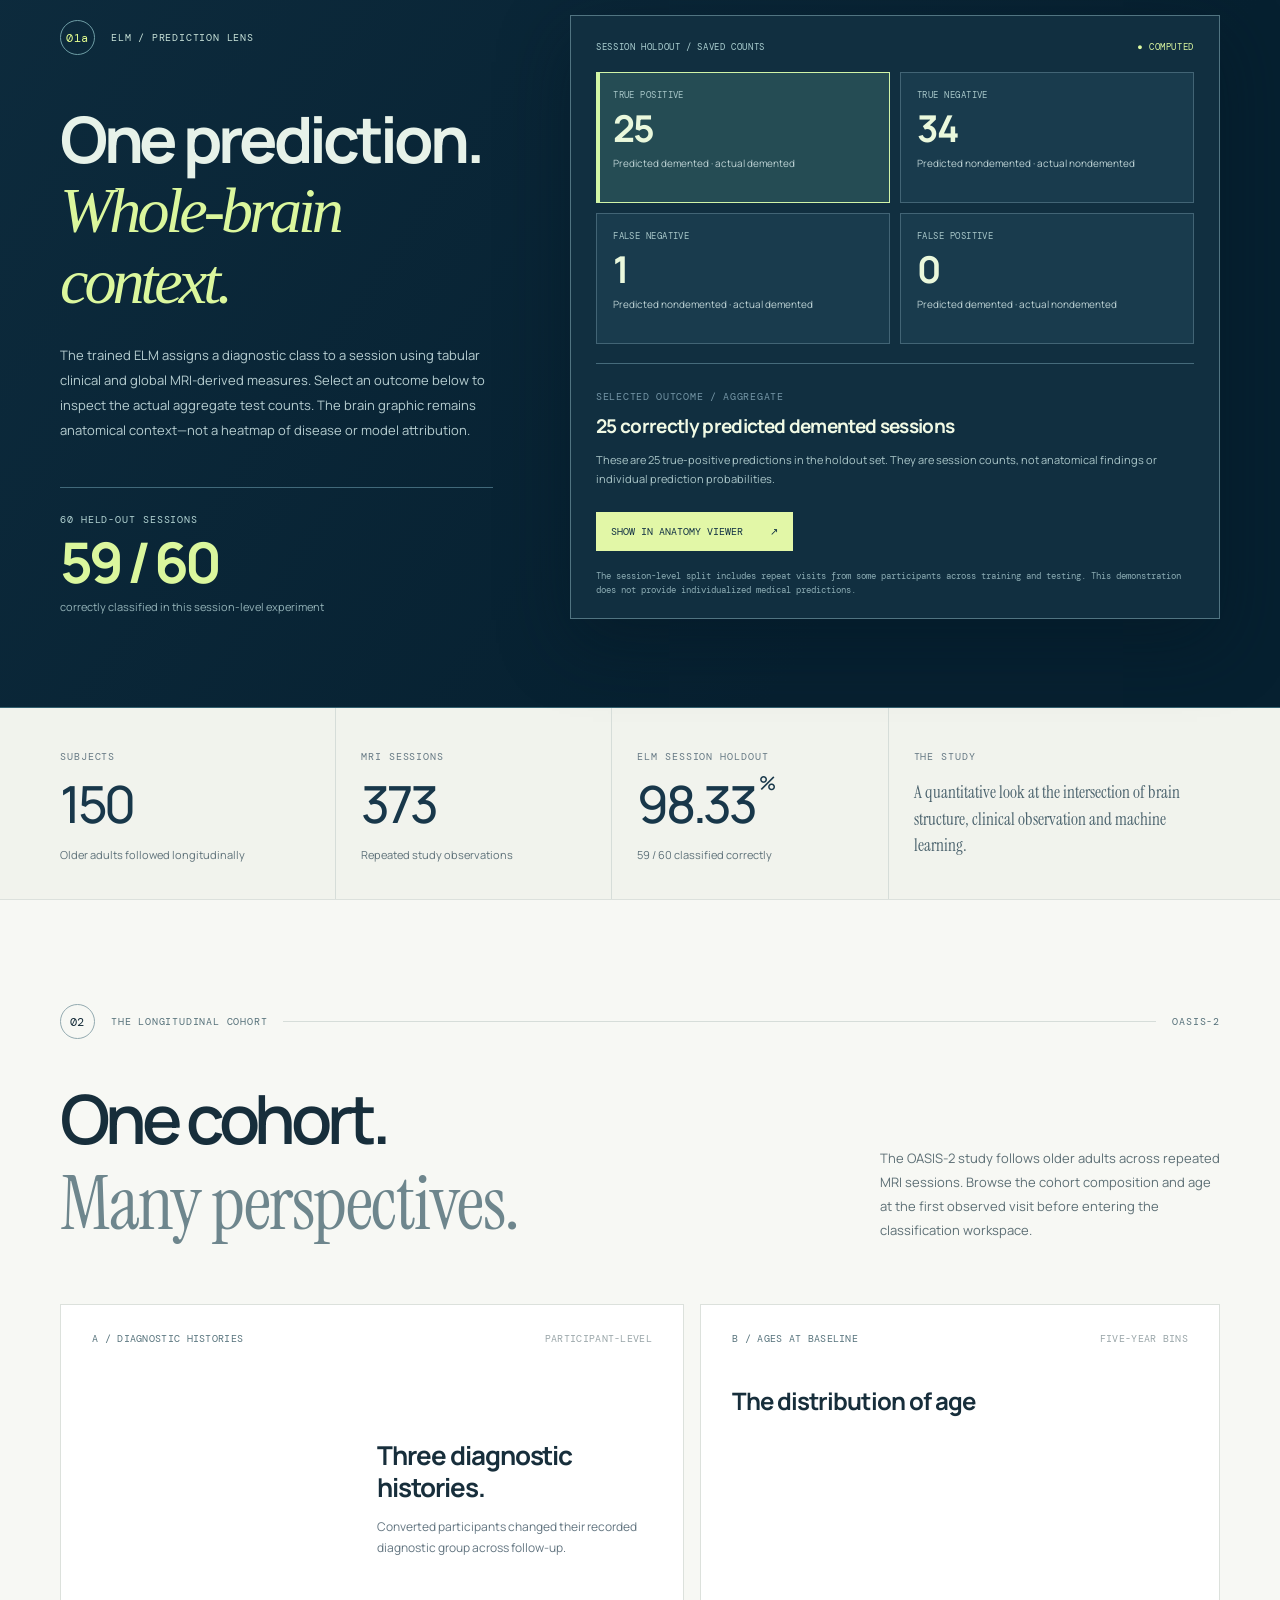
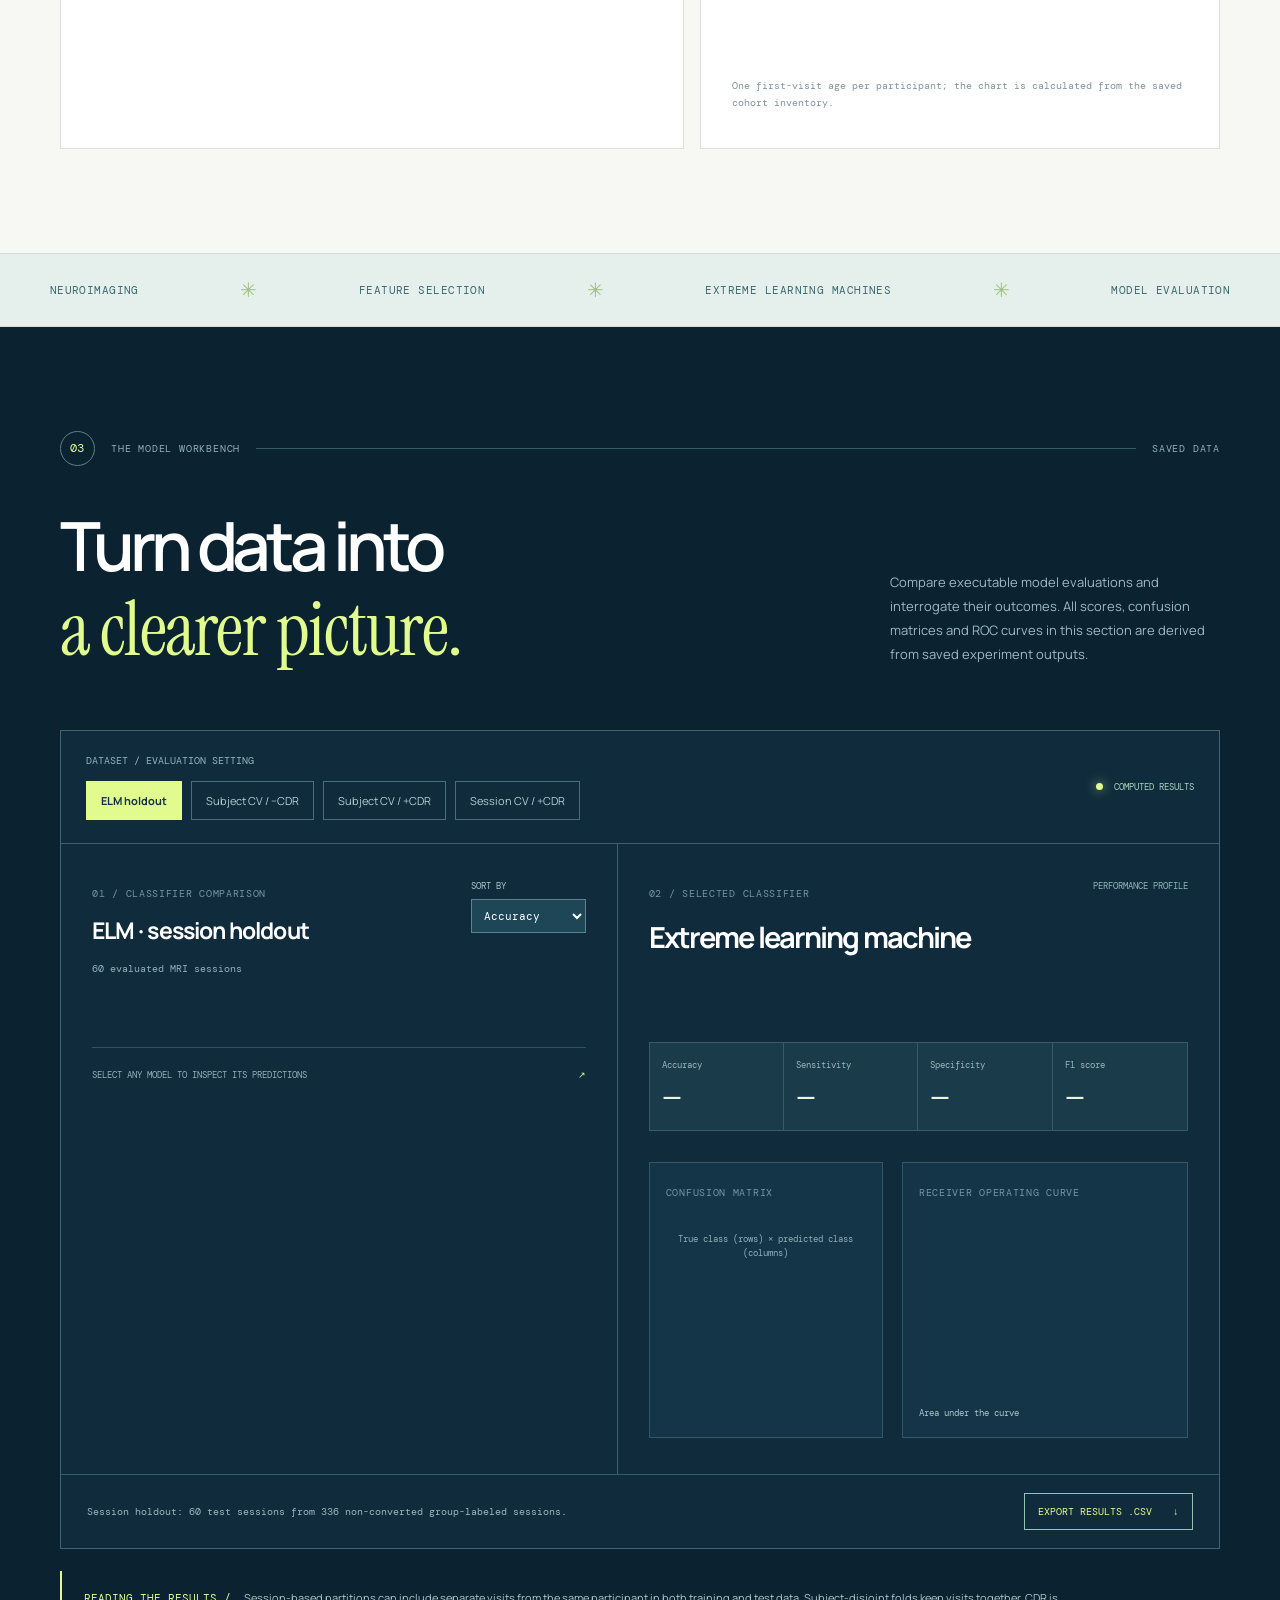
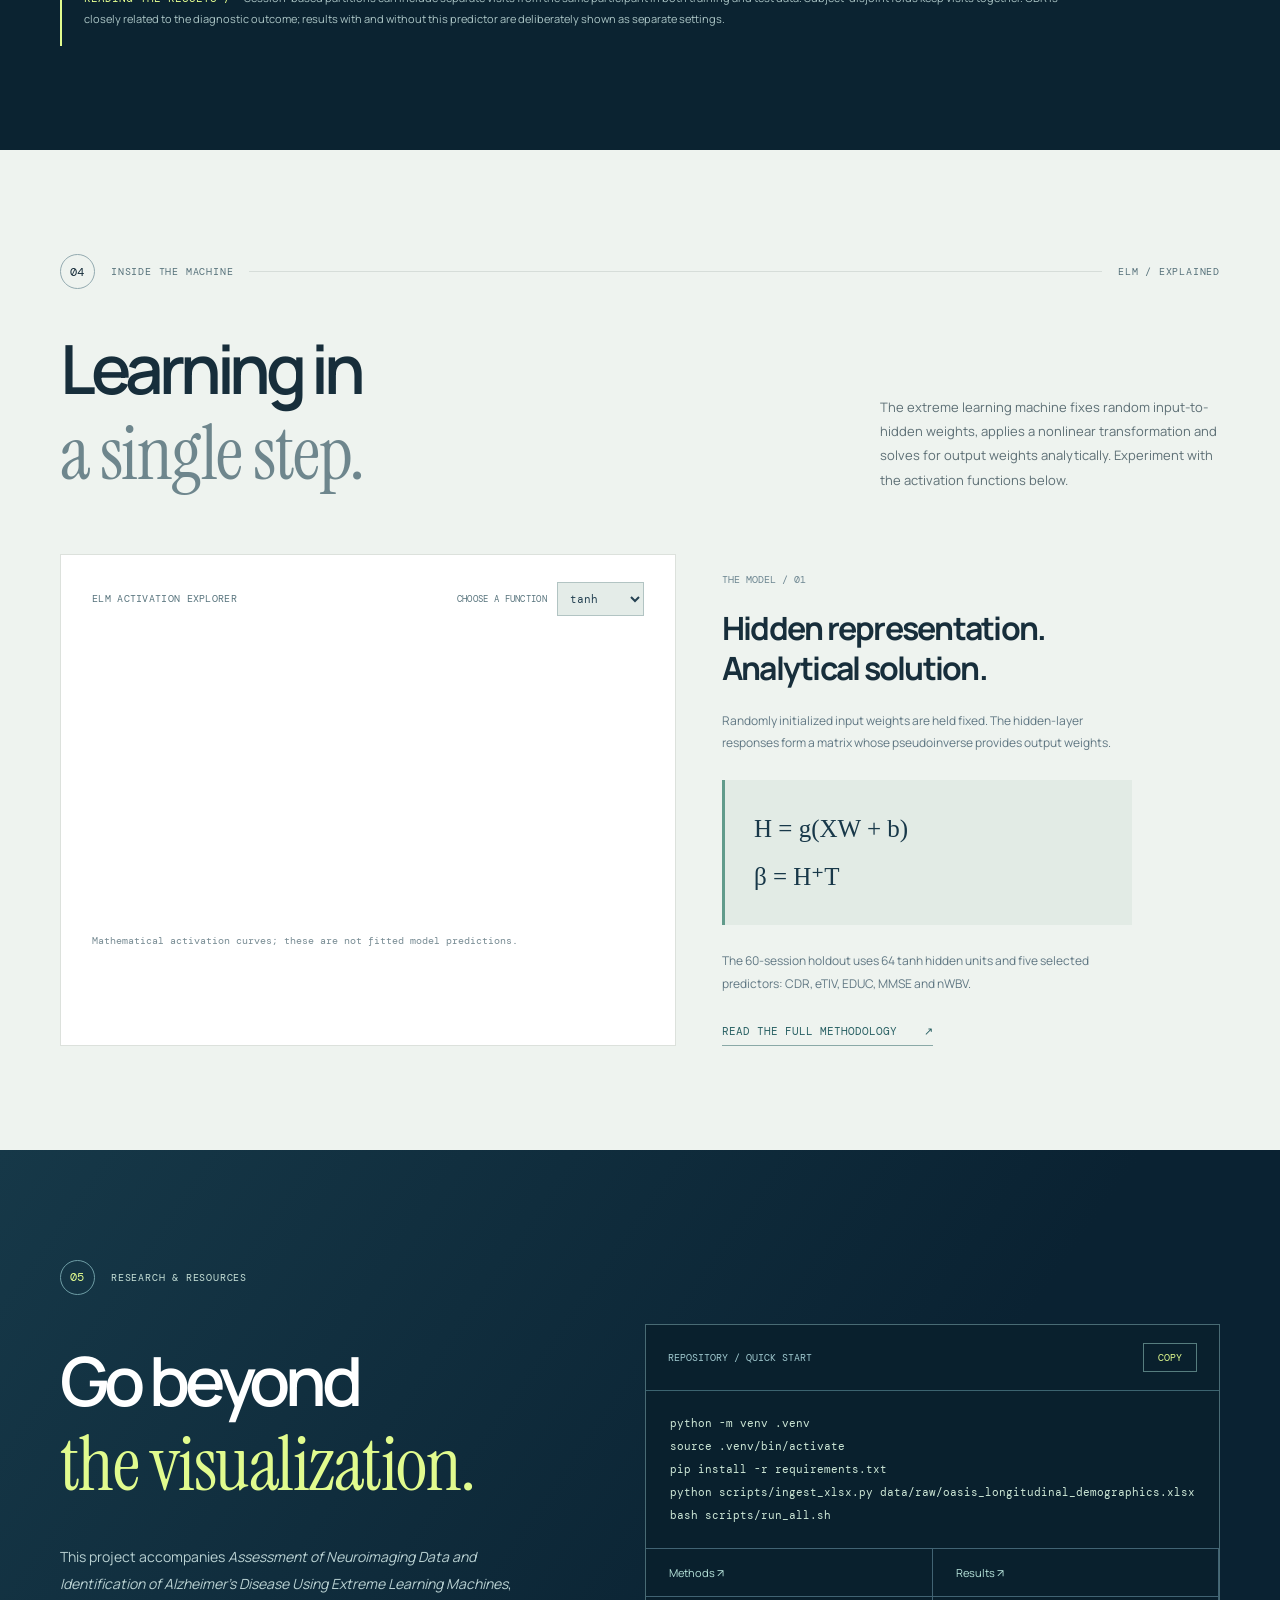
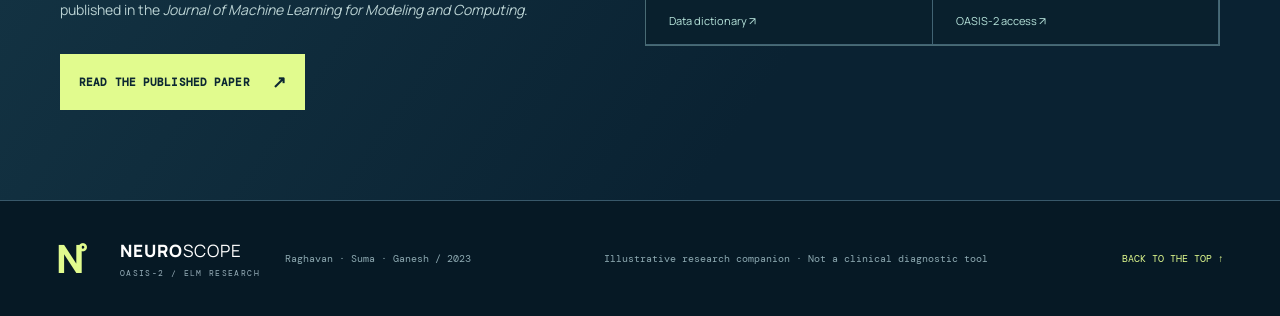
==== commit 52a4fc29: "update release code with actual brain atlas" ====
--- a/docs/site.template.html
+++ b/docs/site.template.html
@@ -31,28 +31,36 @@
    <div class="hero-dateline"><span>RAGHAVAN · SUMA · GANESH</span><span>J. MACHINE LEARNING FOR MODELING AND COMPUTING / 2023</span></div>
   </div>
   <div class="atlas-interface" aria-label="Interactive illustrative brain model">
-   <div class="atlas-panel-top"><div><span class="label-number">FIG 01.1</span><span>STRUCTURAL RESEARCH VIEWER</span></div><div class="viewport-status"><i></i> INTERACTIVE</div></div>
+   <div class="atlas-panel-top"><div><span class="label-number">FIG 01.1</span><span>ANATOMY / RESEARCH VIEWER</span></div><div class="viewport-status"><i></i> INTERACTIVE</div></div>
    <div class="viewer-main">
     <div class="viewer-corner tl" aria-hidden="true"></div><div class="viewer-corner tr" aria-hidden="true"></div><div class="viewer-corner bl" aria-hidden="true"></div><div class="viewer-corner br" aria-hidden="true"></div>
-    <div class="viewer-axis left-axis" aria-hidden="true">S&nbsp; · &nbsp; A &nbsp; / &nbsp; R</div>
+    <div class="viewer-axis left-axis" aria-hidden="true">ANATOMY / LATERAL</div>
     <div class="brain-stage" id="brain-stage">
-     <div class="orbit-label orbit-label-a">STRUCTURAL FIELD / 01</div>
-     <div class="orbit-label orbit-label-b">OASIS-2 <span class="orb-dot">●</span> MODEL INPUTS</div>
-     <canvas id="brain-canvas" width="1050" height="770" aria-label="Rotatable, illustrative three-dimensional brain surface visualization. Drag to rotate. This is not a participant MRI scan." role="img">An illustrative brain model. Data are summarized in the adjacent model panels.</canvas>
+     <img class="brain-anatomy-image" id="brain-anatomy-image" src="assets/brain-lateral.webp" alt="Anatomical-style illustration showing the lateral surface of the human brain, cortical folds, and cerebellum. The annotations are educational approximations." draggable="false" loading="eager">
+     <div class="orbit-label orbit-label-a">REFERENCE ANATOMY / 01</div>
+     <div class="orbit-label orbit-label-b">LOBE LABELS <span class="orb-dot">●</span> ELM OUTPUTS</div>
+     <canvas id="brain-canvas" width="1050" height="770" aria-label="Interactive anatomical reference; select labeled structures to read descriptions, or switch to model outputs. Drag to pan and scroll to zoom. This is not a patient MRI scan." role="img">Anatomical-style brain reference with educational labels. Model outcomes appear in the adjacent panels.</canvas>
      <div class="brain-loading" id="brain-loading" aria-hidden="true">◌</div>
     </div>
-    <div class="viewport-marks" aria-hidden="true"><span>+ 45.3°</span><span>0 <b>─────</b> 100</span></div>
-    <div class="viewer-instructions">DRAG TO ROTATE <span>·</span> SCROLL TO ZOOM</div>
+    <div class="viewport-marks" aria-hidden="true"><span>LATERAL REFERENCE</span><span>ANNOTATED <b>─────</b> VIEW</span></div>
+    <div class="viewer-instructions">DRAG TO PAN <span>·</span> SCROLL TO ZOOM</div>
    </div>
-   <div class="atlas-viewbar"><div class="orientation-buttons" role="group" aria-label="Brain orientation"><button type="button" class="active" data-view="lateral" aria-pressed="true">01 <b>Lateral</b></button><button type="button" data-view="coronal" aria-pressed="false">02 <b>Coronal</b></button><button type="button" data-view="axial" aria-pressed="false">03 <b>Axial</b></button></div><div class="zoom-controls"><button type="button" id="zoom-out" aria-label="Zoom out">−</button><span id="zoom-label">100%</span><button type="button" id="zoom-in" aria-label="Zoom in">+</button><button type="button" id="reset-view" aria-label="Reset viewer">↺</button></div></div>
+   <div class="atlas-viewbar"><div class="orientation-buttons" role="group" aria-label="Anatomy and outcome layers"><button type="button" class="active" data-view="cortex" aria-pressed="true">01 <b>Cortex</b></button><button type="button" data-view="memory" aria-pressed="false">02 <b>Memory network</b></button><button type="button" data-view="outputs" aria-pressed="false">03 <b>ELM outcomes</b></button></div><div class="zoom-controls"><button type="button" id="zoom-out" aria-label="Zoom out">−</button><span id="zoom-label">100%</span><button type="button" id="zoom-in" aria-label="Zoom in">+</button><button type="button" id="reset-view" aria-label="Reset viewer">↺</button></div></div>
   </div>
   <aside class="atlas-context"><div class="atlas-context-heading"><span class="micro-heading">VIEWER / LAYERS</span><span class="layer-light">●</span></div>
-    <div class="layer-buttons" role="group" aria-label="Visualization layer"><button type="button" data-layer="structure" class="on" aria-pressed="true"><span class="layer-symbol">◈</span><span>Structure<small>Cortical surface</small></span><span class="layer-chevron">↗</span></button><button type="button" data-layer="features" aria-pressed="false"><span class="layer-symbol">⊞</span><span>Inputs<small>Clinical and volume measures</small></span><span class="layer-chevron">↗</span></button><button type="button" data-layer="network" aria-pressed="false"><span class="layer-symbol">⌁</span><span>Network<small>Illustrative ELM connections</small></span><span class="layer-chevron">↗</span></button></div>
+    <div class="layer-buttons" role="group" aria-label="Visualization layer"><button type="button" data-layer="structure" class="on" aria-pressed="true"><span class="layer-symbol">◈</span><span>Anatomy<small>Named brain structures</small></span><span class="layer-chevron">↗</span></button><button type="button" data-layer="features" aria-pressed="false"><span class="layer-symbol">⊞</span><span>Inputs<small>Clinical and volume measures</small></span><span class="layer-chevron">↗</span></button><button type="button" data-layer="network" aria-pressed="false"><span class="layer-symbol">⌁</span><span>ELM output<small>Whole-brain status indicator</small></span><span class="layer-chevron">↗</span></button></div>
+    <div class="region-module"><div class="micro-heading">ANATOMICAL GUIDE <span>SELECT A REGION</span></div><div class="region-picks" role="group" aria-label="Brain structures"><button type="button" data-region="frontal" class="chosen" aria-pressed="true">Frontal</button><button type="button" data-region="parietal" aria-pressed="false">Parietal</button><button type="button" data-region="temporal" aria-pressed="false">Temporal</button><button type="button" data-region="occipital" aria-pressed="false">Occipital</button><button type="button" data-region="cerebellum" aria-pressed="false">Cerebellum</button><button type="button" data-region="hippocampus" aria-pressed="false">Hippocampus</button><button type="button" data-region="amygdala" aria-pressed="false">Amygdala</button><button type="button" data-region="ventricles" aria-pressed="false">Ventricles</button></div><div id="region-description" class="region-description" aria-live="polite"><strong>Frontal lobe</strong><p>Supports executive functions, attention and motor planning.</p><small>APPROXIMATE ANATOMICAL REFERENCE</small></div></div>
     <div class="feature-module"><div class="micro-heading">SELECT A STUDY VARIABLE <span>05 AVAILABLE</span></div><div class="feature-picks" role="group" aria-label="Study variables"><button data-feature="eTIV" type="button" class="chosen" aria-pressed="true">eTIV</button><button data-feature="nWBV" type="button" aria-pressed="false">nWBV</button><button data-feature="CDR" type="button" aria-pressed="false">CDR</button><button data-feature="MMSE" type="button" aria-pressed="false">MMSE</button><button data-feature="EDUC" type="button" aria-pressed="false">EDUC</button></div><div id="feature-description" class="feature-description"><strong>Estimated intracranial volume</strong><p>An MRI-derived global volume measure. This schematic does not map it to any specific brain region.</p><span>MODEL INPUT / GLOBAL MEASURE</span></div></div>
-    <div class="atlas-note"><span class="note-icon">i</span><p>Illustrative brain surface, not a patient MRI or anatomical disease map. The study models session-level tabular measurements.</p></div>
+    <div class="atlas-note"><span class="note-icon">i</span><p>Anatomical-style illustration with approximate region callouts. Deep structures are not visible in this lateral view. ELM outputs are global classifications, not localized pathology.</p></div>
   </aside>
  </div>
  <div class="hero-bottom"><span>OASIS-2 / LONGITUDINAL NEUROIMAGING</span><span>EXPLORE THE STUDY <b>↓</b></span></div>
+</section>
+<section class="outcome-band" id="outcomes" aria-labelledby="outcome-title">
+ <div class="container outcome-layout">
+  <div class="outcome-intro"><div class="section-kicker light-kicker"><span class="section-num">01a</span><span>ELM / PREDICTION LENS</span></div><h2 id="outcome-title">One prediction.<br><em>Whole-brain context.</em></h2><p>The trained ELM assigns a diagnostic class to a session using tabular clinical and global MRI-derived measures. Select an outcome below to inspect the actual aggregate test counts. The brain graphic remains anatomical context—not a heatmap of disease or model attribution.</p><div class="outcome-summary"><span>60 HELD-OUT SESSIONS</span><strong id="outcome-total">59 / 60</strong><small>correctly classified in this session-level experiment</small></div></div>
+  <div class="outcome-console"><div class="console-eyebrow"><span>SESSION HOLDOUT / SAVED COUNTS</span><span class="console-led">● COMPUTED</span></div><div class="outcome-choices" role="group" aria-label="Prediction outcome category"><button data-outcome="tp" type="button" class="active" aria-pressed="true"><span>TRUE POSITIVE</span><strong id="outcome-count-tp">25</strong><small>Predicted demented · actual demented</small></button><button data-outcome="tn" type="button" aria-pressed="false"><span>TRUE NEGATIVE</span><strong id="outcome-count-tn">34</strong><small>Predicted nondemented · actual nondemented</small></button><button data-outcome="fn" type="button" aria-pressed="false"><span>FALSE NEGATIVE</span><strong id="outcome-count-fn">1</strong><small>Predicted nondemented · actual demented</small></button><button data-outcome="fp" type="button" aria-pressed="false"><span>FALSE POSITIVE</span><strong id="outcome-count-fp">0</strong><small>Predicted demented · actual nondemented</small></button></div><div class="outcome-explanation"><span class="micro-heading">SELECTED OUTCOME / AGGREGATE</span><h3 id="outcome-headline">25 correctly predicted demented sessions</h3><p id="outcome-copy">These are 25 true-positive predictions in the holdout set. They are session counts, not anatomical findings or individual prediction probabilities.</p><button type="button" id="show-outcome-on-brain">SHOW IN ANATOMY VIEWER <span aria-hidden="true">↗</span></button></div><p class="outcome-fineprint">The session-level split includes repeat visits from some participants across training and testing. This demonstration does not provide individualized medical predictions.</p></div>
+ </div>
 </section>
 <section class="statline" aria-label="Study highlights"><div><span>SUBJECTS</span><strong id="n-subjects">150</strong><small>Older adults followed longitudinally</small></div><div><span>MRI SESSIONS</span><strong id="n-sessions">373</strong><small>Repeated study observations</small></div><div><span>ELM SESSION HOLDOUT</span><strong>98.33<sup>%</sup></strong><small>59 / 60 classified correctly</small></div><div class="statline-aside"><span class="micro-heading">THE STUDY</span><p>A quantitative look at the intersection of brain structure, clinical observation and machine learning.</p></div></section>
 <section id="cohort" class="section cohort-section"><div class="container">
--- a/docs/assets/site.css
+++ b/docs/assets/site.css
@@ -6,3 +6,50 @@
 @media(max-width:720px){.topbar{height:75px;padding:0 18px}.brand-glyph{font-size:31px;width:36px}.brand-caption{font-size:13px}.brand-caption small{font-size:7px}.topbar nav{display:none}.nav-paper{font-size:9px;padding:10px 11px}.nav-paper span{display:none}.atlas-shell{grid-template-columns:1fr;padding:0 15px 30px;gap:16px}.atlas-index{display:none}.hero-intro{grid-column:1;grid-row:1;padding:39px 6px 20px}.hero-intro h1{font-size:clamp(52px,11vw,76px);margin:25px 0}.pretitle{font-size:8px}.hero-intro>p{font-size:13px;line-height:1.8}.hero-ctas{margin-top:22px}.hero-dateline{font-size:8px;line-height:1.7}.atlas-interface{grid-column:1;grid-row:2;min-height:0}.atlas-panel-top{font-size:8px;padding:0 11px;height:45px}.atlas-panel-top>div{gap:6px}.viewer-main{height:380px;min-height:380px}.atlas-viewbar{padding:0 5px;min-height:58px;height:auto;flex-wrap:wrap}.orientation-buttons button{font-size:9px;padding:9px 5px}.orientation-buttons button b{font-size:10px}.zoom-controls{gap:2px}.orbit-label{font-size:7px}.atlas-context{grid-column:1;grid-row:3;grid-template-columns:1fr 1fr;padding:16px}.feature-module .micro-heading{font-size:8px}.feature-picks{grid-template-columns:repeat(3,1fr)}.atlas-note{grid-column:1/3}.layer-buttons button{padding:9px 2px;gap:5px}.layer-buttons small{font-size:8px}.layer-symbol{width:27px;height:27px;font-size:12px}.hero-bottom{font-size:8px;padding:0 17px}.statline{grid-template-columns:repeat(3,1fr);padding:0 15px}.statline>div{padding:24px 7px}.statline strong{font-size:clamp(30px,8vw,47px)}.statline small{font-size:9px}.statline span{font-size:8px}.statline-aside{grid-column:1/4;border-top:1px solid var(--line);padding:17px 0!important}.statline-aside p{font-size:15px;margin:7px 0}.container{padding-inline:20px}.section{padding:72px 0}.section-heading{display:block;margin:33px 0}.section-heading h2,.publication h2{font-size:clamp(50px,10.5vw,70px)}.split-heading>p,.model-heading>p{max-width:100%;width:auto;margin-top:22px}.cohort-deck,.method-grid,.publication-grid{grid-template-columns:1fr}.cohort-card,.age-card,.activation-card{padding:17px;min-height:0}.cohort-card-content{grid-template-columns:1fr 1fr;gap:10px}.cohort-card-content svg{width:100%;max-width:200px}.cohort-copy h3{font-size:21px}.cohort-copy p{font-size:10px}.interstitial-inner{justify-content:flex-start;overflow:hidden;font-size:8px;gap:18px}.workbar{padding:18px;flex-direction:column;align-items:flex-start}.protocol-choices{gap:6px}.protocol-choices button{font-size:10px;padding:9px}.leaderboard,.diagnostics{padding:20px 15px}.panel-header{flex-direction:column}.metric-bar{grid-template-columns:116px 1fr 48px;gap:8px}.metric-bar .name{font-size:10px}.detail-metrics{grid-template-columns:repeat(2,1fr)}.detail-metrics>div:nth-child(2){border-right:0}.detail-metrics>div:nth-child(-n+2){border-bottom:1px solid #375b6a}.diagnostic-charts{grid-template-columns:1fr}.cm-wrap .matrix{max-width:245px}.work-footer{flex-direction:column;align-items:flex-start}.method-grid{gap:27px}.publication-grid{gap:37px}.publication{padding:76px 0}.repo-card pre{font-size:9px;padding:17px 10px}.footer{padding:27px 21px;flex-direction:column;align-items:flex-start}.footer>div{flex-direction:column;align-items:flex-start;gap:13px}}
 @media(max-width:390px){.hero-intro h1{font-size:49px}.atlas-context{grid-template-columns:1fr}.atlas-context-heading,.layer-buttons,.feature-module,.atlas-note{grid-column:1;grid-row:auto}.feature-module{border-left:0;border-top:1px solid #3e61735c;padding:15px 0 0}.viewer-main{height:330px;min-height:330px}.viewer-instructions{display:none}.cohort-card-content{grid-template-columns:1fr}}
 @media(prefers-reduced-motion:reduce){html{scroll-behavior:auto}*,*:before,*:after{animation:none!important;transition:none!important}}
+/* Anatomy viewer: the illustration is distinct from the numerical outcome layer. */
+.brain-stage{overflow:hidden;isolation:isolate}
+.brain-anatomy-image{position:absolute;inset:0;width:100%;height:100%;object-fit:contain;object-position:center;z-index:1;user-select:none;pointer-events:none;transform-origin:50% 50%;filter:contrast(1.055) saturate(.92);transition:filter .35s ease;}
+.brain-stage canvas{z-index:3;background:transparent}
+.brain-stage:before{content:"";position:absolute;inset:-12%;background:radial-gradient(ellipse,#98f2cf1c,transparent 65%);z-index:0;pointer-events:none}
+.region-module{border-top:1px solid #3e61735c;padding-top:19px}
+.region-module .micro-heading{display:flex;justify-content:space-between;gap:10px;font-size:8px}
+.region-module .micro-heading span{color:var(--lime)}
+.region-picks{display:grid;grid-template-columns:repeat(2,minmax(0,1fr));gap:5px;margin:13px 0}
+.region-picks button{background:#143445;border:1px solid #416374;color:#c4dad9;padding:9px 4px;font:10px/1.2 var(--mono);text-align:center;cursor:pointer}
+.region-picks button:hover{background:#1d4a54;border-color:#89baa3;color:white}
+.region-picks button.chosen{background:#d3eead;color:#143140;border-color:#d5f5a8}
+.region-description{background:#193947;border-left:2px solid #b9e59e;padding:12px 13px;min-height:114px}
+.region-description strong{font-size:12px;color:#eef7ce}
+.region-description p{font-size:10px;line-height:1.68;color:#bfd7d5;margin:8px 0}
+.region-description small{font:8px/1.6 var(--mono);color:#a8cbbc;letter-spacing:.025em}
+.outcome-band{background:linear-gradient(125deg,#0d2b3d,#062030 72%);color:#e7f2e9;padding:88px 0;border-bottom:1px solid #346170}
+.outcome-layout{display:grid;grid-template-columns:.8fr 1.2fr;gap:clamp(35px,6vw,110px);align-items:center}
+.outcome-intro h2{font-size:clamp(43px,5vw,73px);line-height:1.07;letter-spacing:-.062em;margin:26px 0}
+.outcome-intro h2 em{font-family:var(--serif);font-weight:400;color:#dbf79d}
+.outcome-intro>p{font-size:13px;line-height:1.94;color:#b7ced1;max-width:480px}
+.outcome-summary{display:flex;flex-direction:column;gap:7px;margin-top:44px;border-top:1px solid #41697a;padding-top:25px}
+.outcome-summary span{font:10px var(--mono);color:#b3d4d3;letter-spacing:.09em}
+.outcome-summary strong{font-size:56px;line-height:1.05;letter-spacing:-.07em;color:#dbf79d}
+.outcome-summary small{font-size:11px;color:#94b3b8}
+.outcome-console{background:#112f40;border:1px solid #517481;box-shadow:0 24px 65px #04162370;padding:25px 25px 20px}
+.console-eyebrow{display:flex;justify-content:space-between;gap:12px;font:9px var(--mono);color:#acd0d1;letter-spacing:.07em;margin-bottom:19px}
+.console-led{color:#ddf9a1}
+.outcome-choices{display:grid;grid-template-columns:repeat(2,minmax(0,1fr));gap:10px}
+.outcome-choices button{min-height:131px;background:#193b4d;border:1px solid #426475;text-align:left;padding:16px;display:flex;flex-direction:column;gap:9px;color:#d8e9e4;cursor:pointer}
+.outcome-choices button.active{background:#254c54;border-color:#d1f4a8;box-shadow:inset 3px 0 #d2f6a4}
+.outcome-choices button:hover{border-color:#b2dfb3}
+.outcome-choices button>span{font:9px var(--mono);letter-spacing:.05em;color:#a8c7c9}
+.outcome-choices button strong{font-size:37px;line-height:1;letter-spacing:-.05em;color:#eaf8dc}
+.outcome-choices button small{font:10px/1.5 var(--sans);color:#bdd2d4}
+.outcome-explanation{margin-top:19px;border-top:1px solid #466b7b;padding-top:19px}
+.outcome-explanation h3{font-size:19px;line-height:1.25;letter-spacing:-.035em;margin:10px 0;color:#f0f9e4}
+.outcome-explanation p{font-size:11px;line-height:1.75;color:#abc7c9}
+#show-outcome-on-brain{display:inline-flex;align-items:center;justify-content:space-between;gap:27px;margin:12px 0 0;background:#e2f7a7;border:0;color:#113144;padding:13px 15px;font:10px var(--mono);cursor:pointer}
+#show-outcome-on-brain:hover{background:#f0ffbd}
+.outcome-fineprint{font:9px/1.65 var(--mono);color:#8cacb3;margin:18px 0 0}
+@media(max-width:1150px){.outcome-layout{grid-template-columns:1fr 1.1fr;gap:35px}.outcome-intro h2{font-size:53px}}
+@media(max-width:850px){.outcome-layout{grid-template-columns:1fr}.outcome-intro h2{font-size:clamp(47px,8vw,72px)}.outcome-summary{margin-top:22px}.outcome-band{padding:60px 0}}
+@media(max-width:720px){.outcome-console{padding:15px}.outcome-choices{gap:7px}.outcome-choices button{padding:12px 9px;min-height:139px}.outcome-choices button small{font-size:9px}.brain-stage{inset:10px 0}.region-picks{grid-template-columns:repeat(2,minmax(0,1fr))}.region-module{grid-column:1/3;grid-row:3}.feature-module{grid-column:1/3;grid-row:4;border-top:1px solid #3e61735c;border-left:0;padding:15px 0 0}.atlas-note{grid-column:1/3;grid-row:5}}
+@media(max-width:390px){.region-module,.feature-module,.atlas-note{grid-column:1;grid-row:auto}}
+/* Keep the anatomical illustration prominent in the research viewer. */
+@media(min-width:1451px){.atlas-interface{height:720px;align-self:start}}
